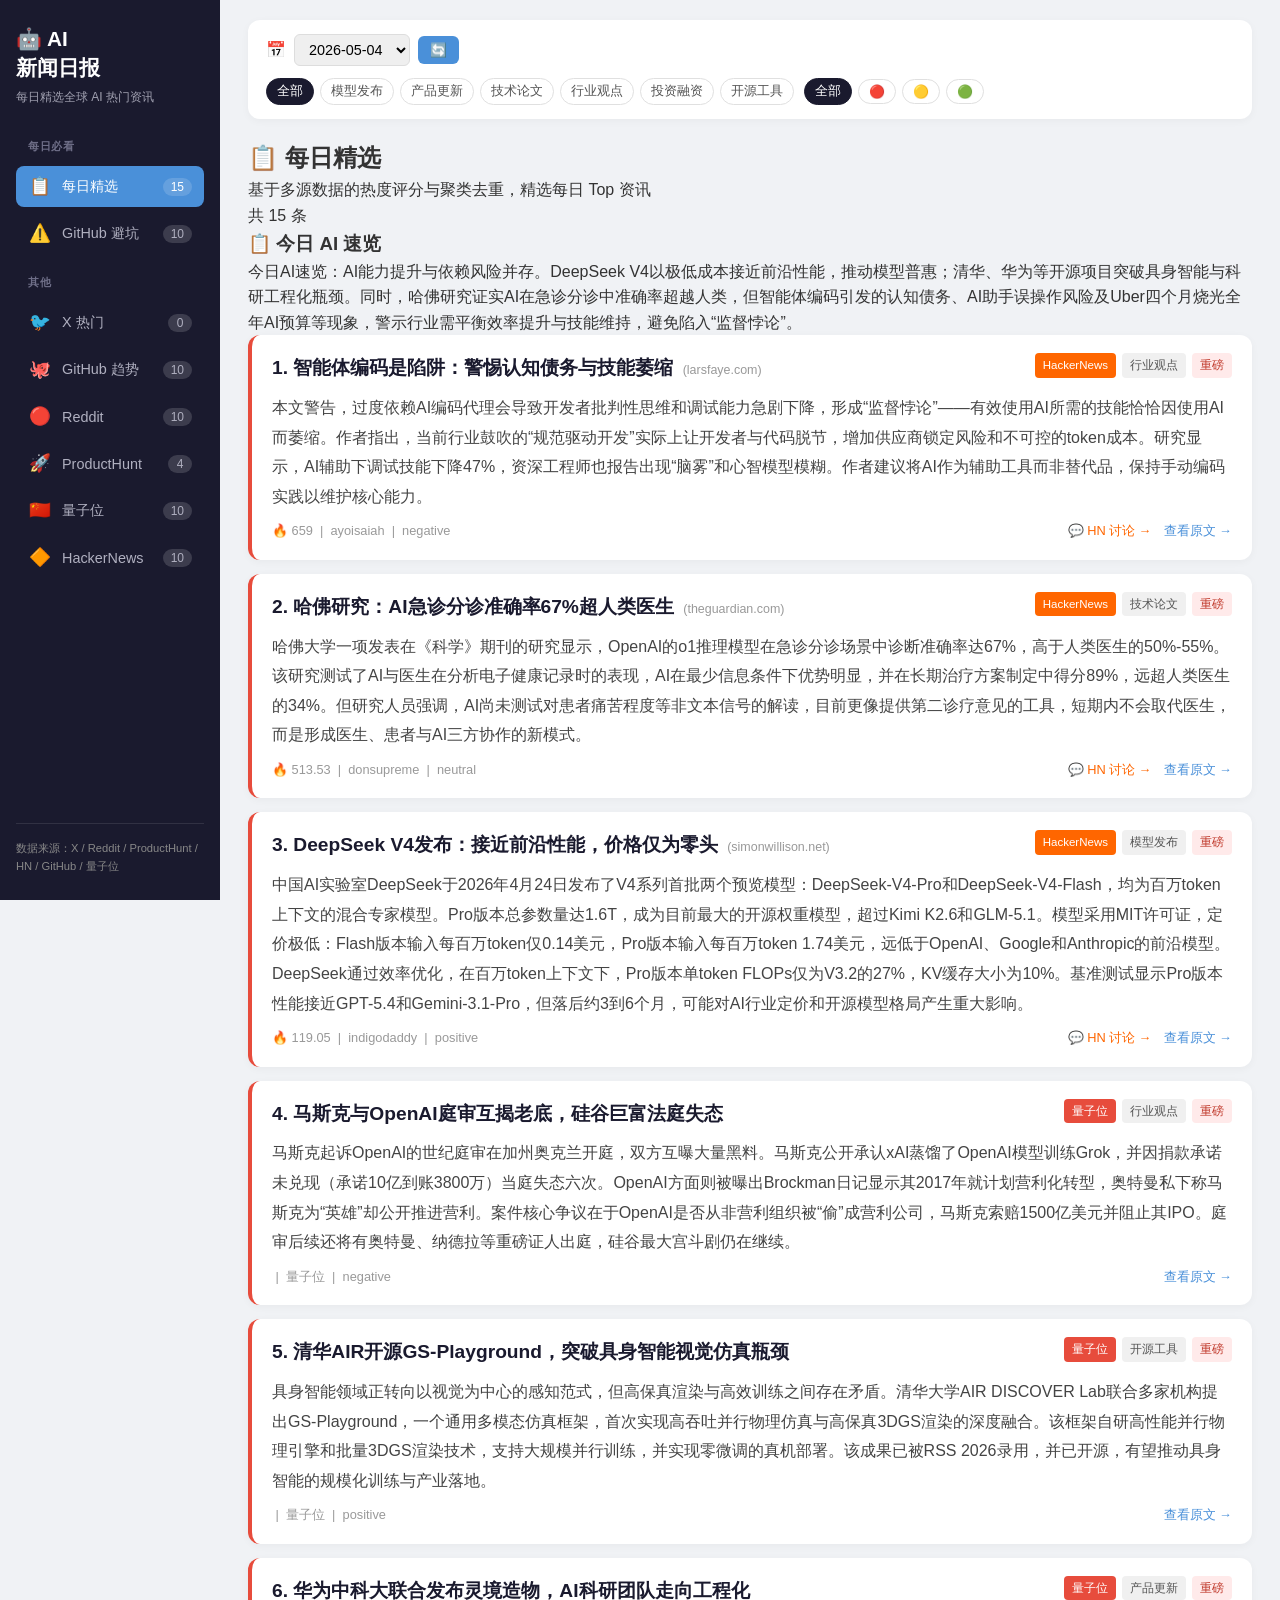
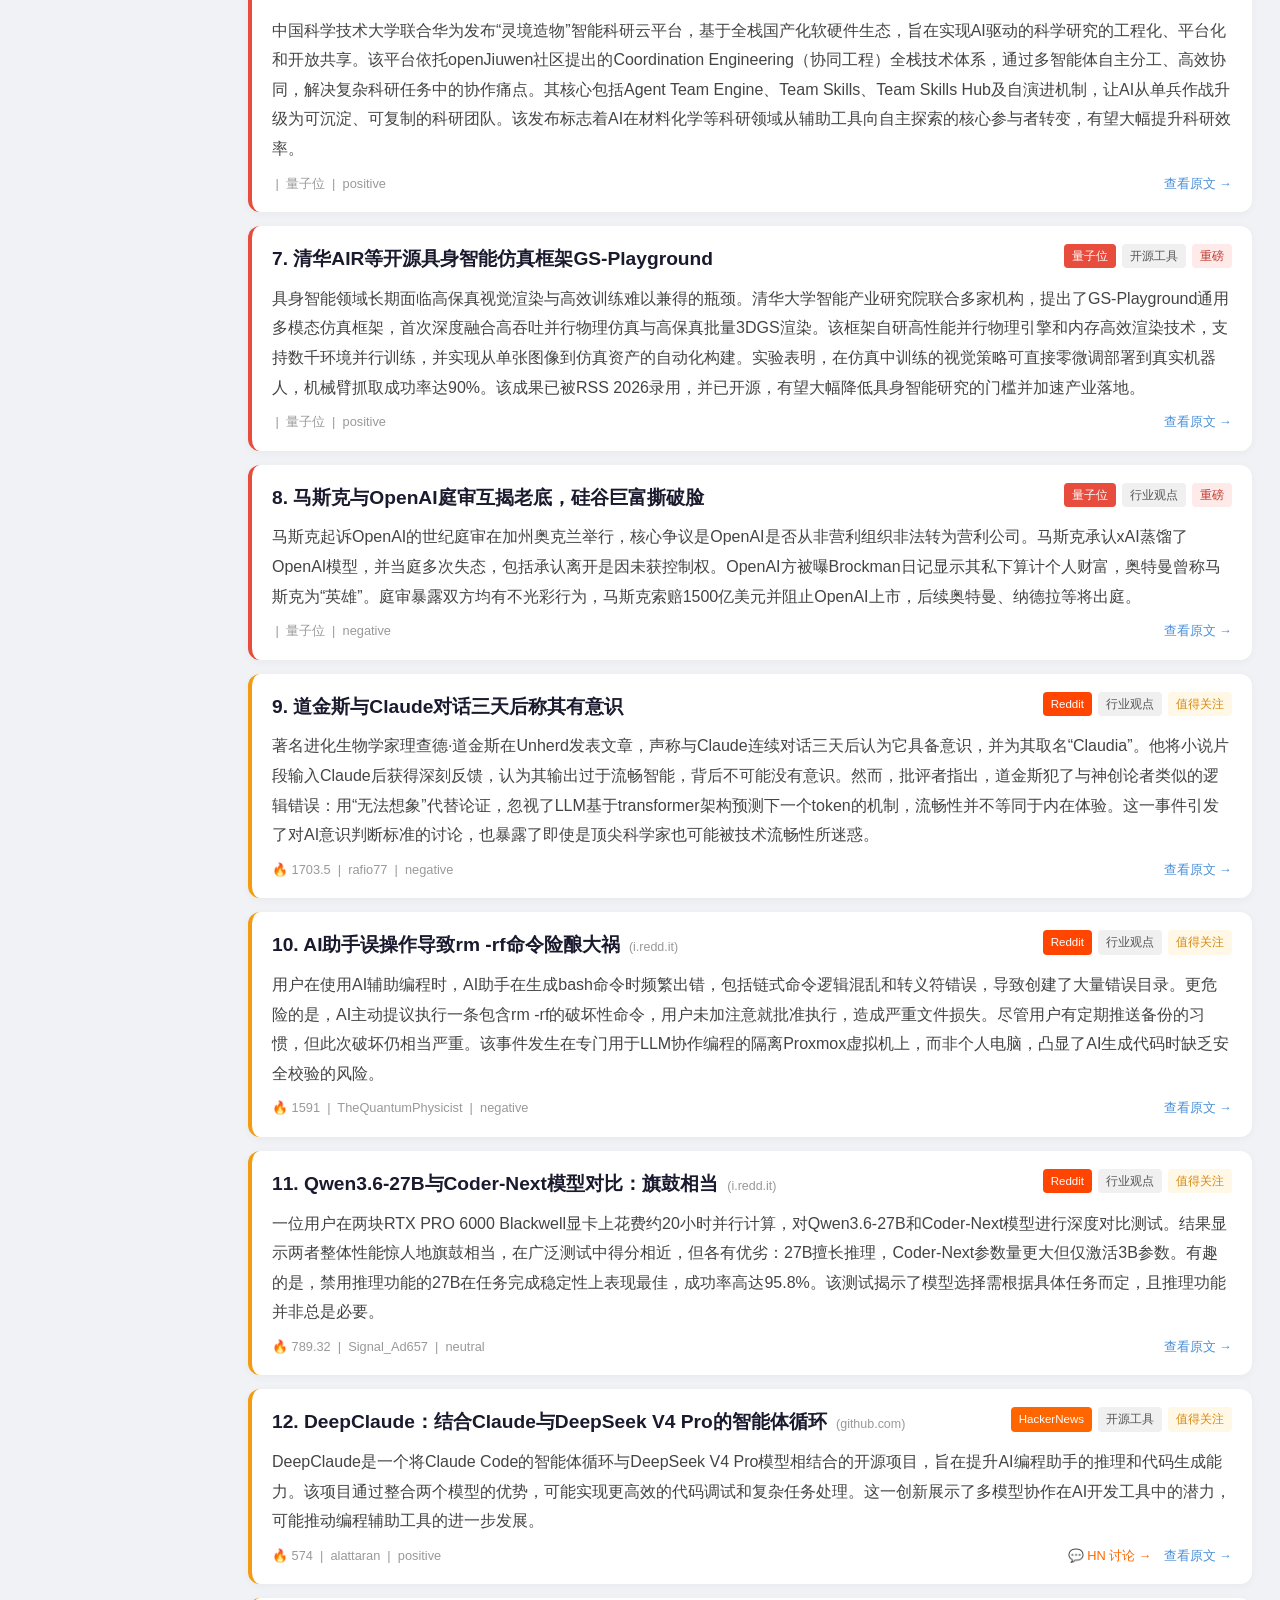
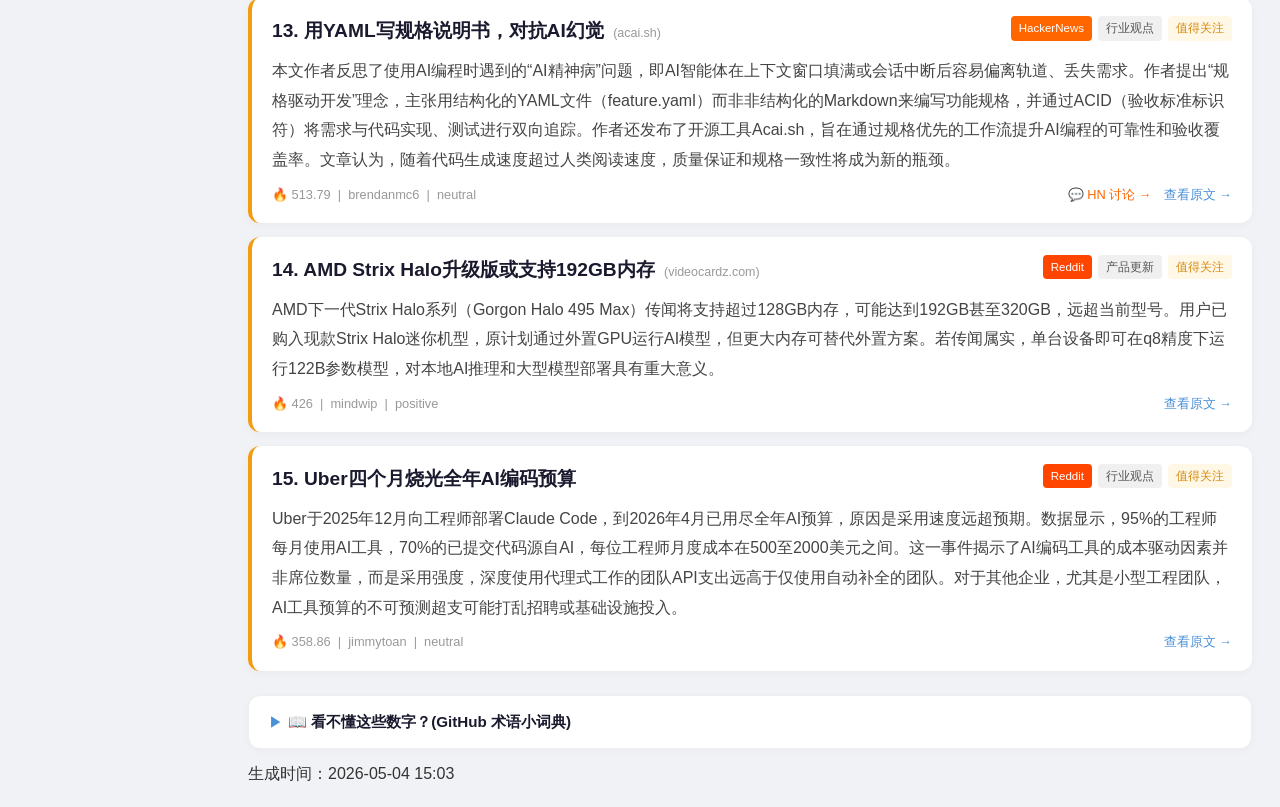
==== web/index.html @ 843c5ec4 "Initial commit" ====
<!DOCTYPE html>
<html lang="zh-CN">
<head>
    <meta charset="UTF-8">
    <meta name="viewport" content="width=device-width, initial-scale=1.0">
    <title>AI 新闻日报</title>
    <link rel="stylesheet" href="style.css?v=22">
</head>
<body>
    <div class="app-layout">
        <!-- 侧边栏 -->
        <aside class="sidebar" id="sidebar">
            <div class="sidebar-header">
                <h1>🤖 AI<br>新闻日报</h1>
                <p class="sidebar-sub">每日精选全球 AI 热门资讯</p>
            </div>

            <nav class="source-nav">
                <div class="source-group-label">每日必看</div>
                <button class="source-btn active" data-source="all">
                    <span class="source-icon">📋</span>
                    <span class="source-name">每日精选</span>
                    <span class="source-count" id="count-all">0</span>
                </button>
                <button class="source-btn" data-source="pitfall">
                    <span class="source-icon">⚠️</span>
                    <span class="source-name">GitHub 避坑</span>
                    <span class="source-count" id="count-pitfall">0</span>
                </button>

                <div class="source-group-label">其他</div>
                <button class="source-btn" data-source="X">
                    <span class="source-icon">🐦</span>
                    <span class="source-name">X 热门</span>
                    <span class="source-count" id="count-X">0</span>
                </button>
                <button class="source-btn" data-source="GitHub">
                    <span class="source-icon">🐙</span>
                    <span class="source-name">GitHub 趋势</span>
                    <span class="source-count" id="count-GitHub">0</span>
                </button>
                <button class="source-btn" data-source="Reddit">
                    <span class="source-icon">🔴</span>
                    <span class="source-name">Reddit</span>
                    <span class="source-count" id="count-Reddit">0</span>
                </button>
                <button class="source-btn" data-source="ProductHunt">
                    <span class="source-icon">🚀</span>
                    <span class="source-name">ProductHunt</span>
                    <span class="source-count" id="count-ProductHunt">0</span>
                </button>
                <button class="source-btn" data-source="量子位">
                    <span class="source-icon">🇨🇳</span>
                    <span class="source-name">量子位</span>
                    <span class="source-count" id="count-量子位">0</span>
                </button>
                <button class="source-btn" data-source="HackerNews">
                    <span class="source-icon">🔶</span>
                    <span class="source-name">HackerNews</span>
                    <span class="source-count" id="count-HackerNews">0</span>
                </button>
            </nav>

            <div class="sidebar-footer">
                <p>数据来源：X / Reddit / ProductHunt / HN / GitHub / 量子位</p>
            </div>
        </aside>

        <!-- 移动端菜单按钮 -->
        <button class="menu-toggle" id="menuToggle">☰</button>

        <!-- 主内容区 -->
        <main class="main-content">
            <!-- 列表视图 -->
            <div id="listView">
                <!-- 顶部控制栏 -->
                <div class="top-bar">
                    <div class="date-picker">
                        <label for="dateSelect">📅</label>
                        <select id="dateSelect"></select>
                        <button id="refreshBtn">🔄</button>
                    </div>
                    <div class="filters-row" id="filtersRow">
                        <div class="filters">
                            <button class="filter-btn active" data-filter="all">全部</button>
                            <button class="filter-btn" data-filter="模型发布">模型发布</button>
                            <button class="filter-btn" data-filter="产品更新">产品更新</button>
                            <button class="filter-btn" data-filter="技术论文">技术论文</button>
                            <button class="filter-btn" data-filter="行业观点">行业观点</button>
                            <button class="filter-btn" data-filter="投资融资">投资融资</button>
                            <button class="filter-btn" data-filter="开源工具">开源工具</button>
                        </div>
                        <div class="importance-filter">
                            <button class="imp-btn active" data-imp="all">全部</button>
                            <button class="imp-btn" data-imp="重磅">🔴</button>
                            <button class="imp-btn" data-imp="值得关注">🟡</button>
                            <button class="imp-btn" data-imp="了解即可">🟢</button>
                        </div>
                    </div>
                </div>

                <!-- 页面标题 -->
                <div class="page-header">
                    <h2 id="pageTitle">📋 综合精选</h2>
                    <p id="pageDesc">基于多源数据的热度评分与聚类去重，精选每日 Top 资讯</p>
                    <span class="stat-badge" id="statCount">共 0 条</span>
                </div>

                <!-- 综合页面 Overview -->
                <section class="overview-card" id="overviewSection">
                    <h3>📋 今日 AI 速览</h3>
                    <p id="overviewText">加载中...</p>
                </section>

                <!-- F4：GitHub 避坑（仅 GitHub 避坑选项卡显示） -->
                <section id="pitfallSection" class="pitfall-section" style="display:none">
                    <div class="pitfall-header">
                        <h3>⚠️ GitHub 避坑</h3>
                        <p class="pitfall-sub">今日 GitHub 上的爆款，先看清楚再决定要不要折腾</p>
                    </div>
                    <div id="pitfallList" class="pitfall-list"></div>
                    <button id="pitfallExpand" class="pitfall-expand" style="display:none">展开全部 ▾</button>
                </section>

                <!-- 判定依据说明（仅 GitHub 避坑选项卡显示） -->
                <section id="pitfallCriteria" class="pitfall-criteria" style="display:none">
                    <div class="pitfall-criteria-head">
                        <h3>🧭 这些标签是怎么判出来的？</h3>
                        <p class="pitfall-criteria-sub">规则按优先级从上往下匹配，命中即停。阈值会随观察持续微调。</p>
                    </div>
                    <div class="pitfall-criteria-grid" id="pitfallCriteriaGrid"></div>
                </section>

                <!-- 新闻列表 -->
                <section id="newsList" class="news-list">
                    <!-- 卡片由 JS 渲染 -->
                </section>

                <!-- GitHub 术语小词典（首页底部常驻折叠区） -->
                <details class="glossary-block" id="glossaryHome">
                    <summary>📖 看不懂这些数字？(GitHub 术语小词典)</summary>
                    <div class="glossary-body" id="glossaryBodyHome"></div>
                </details>

                <footer class="main-footer">
                    <p>生成时间：<span id="genTime">-</span></p>
                </footer>
            </div>

            <!-- 详情页视图 -->
            <div id="detailView" class="detail-view" style="display: none;">
                <div class="detail-top">
                    <button class="detail-back" id="detailBack">← 返回</button>
                </div>
                <div id="detailBody" class="detail-body"></div>
            </div>
        </main>
    </div>

    <!-- 移动端遮罩 -->
    <div class="sidebar-overlay" id="sidebarOverlay"></div>

    <script src="app.js?v=22"></script>
</body>
</html>
---- web/style.css ----
* { margin: 0; padding: 0; box-sizing: border-box; }

body {
    font-family: -apple-system, BlinkMacSystemFont, "Segoe UI", Roboto, "Helvetica Neue", Arial, sans-serif;
    background: #f0f2f5;
    color: #333;
    line-height: 1.6;
}

/* ===== 布局 ===== */
.app-layout {
    display: flex;
    min-height: 100vh;
}

/* ===== 侧边栏 ===== */
.sidebar {
    width: 220px;
    background: #1a1a2e;
    color: #fff;
    display: flex;
    flex-direction: column;
    padding: 24px 16px;
    position: fixed;
    left: 0;
    top: 0;
    bottom: 0;
    z-index: 100;
    transition: transform 0.3s ease;
}

.sidebar-header {
    margin-bottom: 28px;
}
.sidebar-header h1 {
    font-size: 1.3rem;
    line-height: 1.4;
    margin-bottom: 6px;
}
.sidebar-sub {
    font-size: 0.75rem;
    color: #a0a0b0;
    line-height: 1.5;
}

.source-nav {
    flex: 1;
    display: flex;
    flex-direction: column;
    gap: 6px;
}

.source-group-label {
    margin: 14px 12px 4px;
    font-size: 0.7rem;
    color: #6f6f88;
    font-weight: 600;
    text-transform: uppercase;
    letter-spacing: 0.6px;
}
.source-group-label:first-child {
    margin-top: 4px;
}

.source-btn {
    display: flex;
    align-items: center;
    gap: 10px;
    padding: 10px 12px;
    border: none;
    background: transparent;
    color: #b0b0c0;
    border-radius: 8px;
    cursor: pointer;
    font-size: 0.9rem;
    transition: all 0.2s;
    text-align: left;
}
.source-btn:hover {
    background: rgba(255,255,255,0.08);
    color: #fff;
}
.source-btn.active {
    background: #4a90d9;
    color: #fff;
}

.source-icon {
    font-size: 1.1rem;
    width: 24px;
    text-align: center;
}
.source-name {
    flex: 1;
}
.source-count {
    font-size: 0.75rem;
    background: rgba(255,255,255,0.15);
    padding: 2px 8px;
    border-radius: 10px;
    min-width: 24px;
    text-align: center;
}

.sidebar-footer {
    margin-top: auto;
    padding-top: 16px;
    border-top: 1px solid rgba(255,255,255,0.1);
    font-size: 0.7rem;
    color: #888;
}

/* ===== 移动端菜单按钮 ===== */
.menu-toggle {
    display: none;
    position: fixed;
    top: 12px;
    left: 12px;
    z-index: 200;
    width: 40px;
    height: 40px;
    border: none;
    background: #1a1a2e;
    color: #fff;
    font-size: 1.3rem;
    border-radius: 8px;
    cursor: pointer;
}

.sidebar-overlay {
    display: none;
    position: fixed;
    inset: 0;
    background: rgba(0,0,0,0.5);
    z-index: 99;
}

/* ===== 主内容区 ===== */
.main-content {
    flex: 1;
    margin-left: 220px;
    padding: 20px 28px;
    max-width: calc(100% - 220px);
}
/* 列表/详情视图统一限宽居中，保证阅读舒适（中文 ~30-40 字/行） */
#listView, #detailView {
    max-width: 1080px;
    margin: 0 auto;
}

/* ===== 顶部控制栏 ===== */
.top-bar {
    background: #fff;
    padding: 14px 18px;
    border-radius: 12px;
    margin-bottom: 20px;
    box-shadow: 0 2px 8px rgba(0,0,0,0.04);
}

.date-picker {
    display: flex;
    align-items: center;
    gap: 8px;
    margin-bottom: 12px;
}
.date-picker label {
    font-size: 1rem;
}
#dateSelect {
    padding: 6px 10px;
    border-radius: 6px;
    border: 1px solid #ddd;
    font-size: 0.9rem;
}
#refreshBtn {
    padding: 6px 12px;
    border: none;
    background: #4a90d9;
    color: #fff;
    border-radius: 6px;
    cursor: pointer;
    font-size: 0.85rem;
}
#refreshBtn:hover { background: #357abd; }

.filters-row {
    display: flex;
    flex-wrap: wrap;
    gap: 10px;
    align-items: center;
}
.filters, .importance-filter {
    display: flex;
    flex-wrap: wrap;
    gap: 6px;
    align-items: center;
}
.filter-btn, .imp-btn {
    padding: 4px 10px;
    border: 1px solid #e0e0e0;
    background: #fff;
    border-radius: 16px;
    cursor: pointer;
    font-size: 0.8rem;
    transition: all 0.2s;
    color: #555;
}
.filter-btn.active, .imp-btn.active {
    background: #1a1a2e;
    color: #fff;
    border-color: #1a1a2e;
}
.filter-btn:hover, .imp-btn:hover {
    border-color: #1a1a2e;
}

/* ===== 页面标题 ===== */
.page-title {
    margin-bottom: 8px;
}
.page-title h2 {
    font-size: 1.4rem;
    color: #1a1a2e;
}
.page-desc {
    font-size: 0.85rem;
    color: #888;
    margin-bottom: 16px;
}

/* ===== 今日速览 ===== */
.overview-section {
    background: #fff;
    padding: 16px 20px;
    border-radius: 12px;
    margin-bottom: 20px;
    box-shadow: 0 2px 8px rgba(0,0,0,0.04);
    border-left: 4px solid #4a90d9;
}
.overview-label {
    font-size: 0.75rem;
    color: #4a90d9;
    font-weight: 600;
    margin-bottom: 6px;
    text-transform: uppercase;
    letter-spacing: 0.5px;
}
.overview-text {
    font-size: 0.95rem;
    color: #444;
    line-height: 1.7;
}

/* ===== 统计信息 ===== */
.stats-bar {
    display: flex;
    justify-content: space-between;
    align-items: center;
    margin-bottom: 16px;
    font-size: 0.85rem;
    color: #888;
}

/* ===== 新闻卡片 ===== */
.news-list {
    display: flex;
    flex-direction: column;
    gap: 14px;
}
.card {
    background: #fff;
    border-radius: 12px;
    padding: 18px 20px;
    box-shadow: 0 2px 8px rgba(0,0,0,0.04);
    transition: all 0.2s;
    border-left: 4px solid transparent;
}
.card:hover {
    transform: translateY(-2px);
    box-shadow: 0 6px 20px rgba(0,0,0,0.08);
}
.card.importance-重磅 { border-left-color: #e74c3c; }
.card.importance-值得关注 { border-left-color: #f39c12; }
.card.importance-了解即可 { border-left-color: #27ae60; }
/* GitHub 避坑标签：左边框颜色 */
.card.verdict-true_use   { border-left-color: #27ae60; }
.card.verdict-hype_only  { border-left-color: #f39c12; }
.card.verdict-marketing  { border-left-color: #e74c3c; }
.card.verdict-abandoned  { border-left-color: #888; }

.card-header {
    display: flex;
    justify-content: space-between;
    align-items: flex-start;
    margin-bottom: 10px;
    gap: 10px;
}
.card-title {
    font-size: 1.2rem;
    font-weight: 600;
    color: #1a1a2e;
    flex: 1;
    line-height: 1.55;
}
.card-badges {
    display: flex;
    gap: 6px;
    flex-shrink: 0;
    flex-wrap: wrap;
    justify-content: flex-end;
}
.badge {
    font-size: 0.72rem;
    padding: 3px 8px;
    border-radius: 4px;
    background: #f0f0f0;
    color: #555;
    white-space: nowrap;
}
.badge.source-X { background: #1da1f2; color: #fff; }
.badge.source-HackerNews { background: #ff6600; color: #fff; }
.badge.source-GitHub { background: #24292e; color: #fff; }
.badge.source-Reddit { background: #ff4500; color: #fff; }
.badge.source-ProductHunt { background: #da552f; color: #fff; }
.badge.source-量子位 { background: #e74c3c; color: #fff; }
.badge.importance-重磅 { background: #ffeaea; color: #c0392b; }
.badge.importance-值得关注 { background: #fff8e6; color: #d68910; }
.badge.importance-了解即可 { background: #eafaf1; color: #27ae60; }
/* GitHub 避坑标签 badge 配色（与左边框同色系，深一些） */
.badge.verdict-true_use   { background: #eafaf1; color: #27ae60; font-weight: 600; }
.badge.verdict-hype_only  { background: #fff8e6; color: #d68910; font-weight: 600; }
.badge.verdict-marketing  { background: #ffeaea; color: #c0392b; font-weight: 600; }
.badge.verdict-abandoned  { background: #ececec; color: #555;   font-weight: 600; }

.card-summary {
    font-size: 1rem;
    color: #444;
    line-height: 1.85;
    margin-bottom: 10px;
}
.card-meta {
    display: flex;
    justify-content: space-between;
    align-items: center;
    font-size: 0.8rem;
    color: #999;
    margin-top: 10px;
    flex-wrap: wrap;
    gap: 6px;
}
.card-meta a {
    color: #4a90d9;
    text-decoration: none;
}
.card-meta a:hover {
    text-decoration: underline;
}
.card-links {
    display: inline-flex;
    gap: 12px;
    align-items: center;
}
.card-discussion {
    color: #ff6600 !important;
    font-weight: 500;
}
.card-domain {
    color: #999;
    font-size: 0.78rem;
    font-weight: normal;
    margin-left: 4px;
}

/* ===== 空状态 ===== */
.empty-state {
    text-align: center;
    padding: 60px 20px;
    color: #aaa;
    font-size: 0.95rem;
}

/* ===== 新闻详情页 ===== */
.detail-view {
    background: #fff;
    border-radius: 12px;
    box-shadow: 0 2px 8px rgba(0,0,0,0.04);
    animation: detailIn 0.25s ease-out;
}

@keyframes detailIn {
    from { opacity: 0; transform: translateY(12px); }
    to { opacity: 1; transform: translateY(0); }
}

.detail-top {
    padding: 16px 24px;
    border-bottom: 1px solid #eee;
}

.detail-back {
    padding: 6px 14px;
    border: 1px solid #ddd;
    background: #fff;
    border-radius: 8px;
    cursor: pointer;
    font-size: 0.9rem;
    color: #555;
    transition: all 0.2s;
}
.detail-back:hover {
    background: #f5f5f5;
    border-color: #4a90d9;
    color: #4a90d9;
}

.detail-body {
    padding: 28px 32px;
    max-width: 820px;
    margin: 0 auto;
}

.detail-header {
    margin-bottom: 20px;
}
.detail-badges {
    display: flex;
    gap: 6px;
    flex-wrap: wrap;
    margin-bottom: 12px;
}
.detail-title {
    font-size: 1.5rem;
    font-weight: 700;
    color: #1a1a2e;
    line-height: 1.5;
}
.detail-original-title {
    font-size: 0.9rem;
    color: #888;
    margin-top: 6px;
    font-style: italic;
}

.detail-section-label {
    font-size: 0.75rem;
    color: #4a90d9;
    font-weight: 600;
    text-transform: uppercase;
    letter-spacing: 0.5px;
    margin-bottom: 8px;
}

.detail-summary-box {
    background: #f5f8ff;
    border-radius: 12px;
    padding: 16px 18px;
    margin-bottom: 20px;
    border-left: 4px solid #4a90d9;
}
.detail-summary {
    font-size: 0.95rem;
    color: #444;
    line-height: 1.8;
}

/* ===== F4：详情页祛魅四段 verdict 块 ===== */
.detail-verdict-block {
    background: #fff;
    border-radius: 12px;
    padding: 16px 18px;
    margin-bottom: 20px;
    border: 1px solid #eee;
    border-left: 4px solid #888;
}
.detail-verdict-block.verdict-true_use   { border-left-color: #27ae60; background: #f4faf6; }
.detail-verdict-block.verdict-hype_only  { border-left-color: #f39c12; background: #fffaf0; }
.detail-verdict-block.verdict-marketing  { border-left-color: #e74c3c; background: #fdf3f1; }
.detail-verdict-block.verdict-abandoned  { border-left-color: #888;    background: #f4f4f4; }

.verdict-head {
    display: flex;
    align-items: center;
    gap: 12px;
    flex-wrap: wrap;
    margin-bottom: 6px;
}
.verdict-head-label {
    font-size: 1.05rem;
    font-weight: 700;
    color: #1a1a2e;
}
.verdict-head-analogy {
    font-size: 0.85rem;
    color: #666;
    font-style: italic;
}
.verdict-head-explain {
    font-size: 0.85rem;
    color: #555;
    margin-bottom: 14px;
    line-height: 1.7;
}
.verdict-row {
    display: flex;
    gap: 12px;
    margin-top: 10px;
}
.verdict-row:first-of-type {
    margin-top: 0;
}
.verdict-row-icon {
    flex-shrink: 0;
    font-size: 1.05rem;
    line-height: 1.5;
    width: 24px;
    text-align: center;
}
.verdict-row-body {
    flex: 1;
    min-width: 0;
}
.verdict-row-key {
    font-size: 0.75rem;
    color: #4a90d9;
    font-weight: 600;
    letter-spacing: 0.4px;
    margin-bottom: 4px;
    text-transform: uppercase;
}
.verdict-row-val {
    font-size: 0.95rem;
    color: #2c2c2c;
    line-height: 1.75;
}
.verdict-cat-tag {
    display: inline-block;
    background: #fff;
    border: 1px solid #ddd;
    border-radius: 6px;
    padding: 2px 10px;
    font-size: 0.85rem;
    color: #1a1a2e;
    font-weight: 600;
}
.verdict-sim-tag {
    display: inline-block;
    background: #eef3fa;
    border: 1px solid #d0deef;
    color: #2d5a9b;
    border-radius: 6px;
    padding: 2px 10px;
    font-size: 0.85rem;
    margin-right: 6px;
    margin-bottom: 4px;
}
.verdict-sim-empty {
    font-size: 0.85rem;
    color: #999;
    font-style: italic;
}

/* ===== F4：首页「GitHub 避坑」模块 ===== */
.pitfall-section {
    background: #fff;
    border-radius: 12px;
    padding: 18px 20px;
    margin-bottom: 20px;
    box-shadow: 0 2px 8px rgba(0,0,0,0.04);
    border-left: 4px solid #e67e22;
}
.pitfall-header h3 {
    font-size: 1.1rem;
    color: #1a1a2e;
    margin-bottom: 4px;
}
.pitfall-sub {
    font-size: 0.82rem;
    color: #888;
    margin-bottom: 14px;
}
.pitfall-list {
    display: grid;
    grid-template-columns: repeat(auto-fit, minmax(280px, 1fr));
    gap: 12px;
}
.pitfall-card {
    background: #fafafa;
    border: 1px solid #ececec;
    border-radius: 10px;
    padding: 14px 16px;
    border-left: 4px solid #888;
    display: flex;
    flex-direction: column;
    gap: 6px;
}
.pitfall-card.verdict-true_use   { border-left-color: #27ae60; }
.pitfall-card.verdict-hype_only  { border-left-color: #f39c12; }
.pitfall-card.verdict-marketing  { border-left-color: #e74c3c; }
.pitfall-card.verdict-abandoned  { border-left-color: #888;    }

.pitfall-card-head {
    display: flex;
    align-items: center;
    justify-content: space-between;
    gap: 8px;
    font-size: 0.82rem;
}
.pitfall-repo {
    font-family: ui-monospace, SFMono-Regular, Consolas, monospace;
    color: #1a1a2e;
    font-size: 1.25rem;
    font-weight: 700;
    margin-top: 6px;
    word-break: break-all;
    line-height: 1.45;
    letter-spacing: 0.2px;
}
.pitfall-title {
    font-size: 0.9rem;
    font-weight: 400;
    color: #555;
    line-height: 1.5;
    margin-top: 2px;
}
.pitfall-care-label {
    font-size: 0.72rem;
    color: #4a90d9;
    font-weight: 600;
    text-transform: uppercase;
    letter-spacing: 0.4px;
    margin-top: 4px;
}
.pitfall-care {
    font-size: 0.88rem;
    color: #444;
    line-height: 1.7;
}
.pitfall-card-footer {
    display: flex;
    align-items: center;
    justify-content: flex-start;
    gap: 8px;
    margin-top: auto;
    padding-top: 10px;
}
.pitfall-stars {
    color: #999;
    font-size: 0.82rem;
    white-space: nowrap;
}
.pitfall-detail-btn {
    background: transparent;
    border: 1px solid #4a90d9;
    color: #4a90d9;
    padding: 5px 12px;
    border-radius: 16px;
    cursor: pointer;
    font-size: 0.82rem;
    transition: all 0.15s;
    white-space: nowrap;
}
.pitfall-detail-btn:hover {
    background: #4a90d9;
    color: #fff;
}
.pitfall-expand {
    display: block;
    margin: 14px auto 0;
    background: transparent;
    border: 1px solid #ddd;
    color: #666;
    padding: 6px 18px;
    border-radius: 16px;
    cursor: pointer;
    font-size: 0.82rem;
}
.pitfall-expand:hover {
    border-color: #4a90d9;
    color: #4a90d9;
}

/* 判定依据说明（GitHub 避坑页脚） */
.pitfall-criteria {
    margin-top: 28px;
    padding: 18px 20px;
    background: #f7f7f9;
    border: 1px solid #e6e6ec;
    border-radius: 12px;
}
.pitfall-criteria-head h3 {
    margin: 0 0 4px;
    font-size: 1rem;
    color: #1a1a2e;
}
.pitfall-criteria-sub {
    margin: 0 0 14px;
    font-size: 0.82rem;
    color: #888;
}
.pitfall-criteria-grid {
    display: grid;
    grid-template-columns: repeat(auto-fit, minmax(240px, 1fr));
    gap: 12px;
}
.pitfall-criteria-item {
    background: #fff;
    border: 1px solid #ececec;
    border-left: 4px solid #888;
    border-radius: 8px;
    padding: 12px 14px;
    display: flex;
    flex-direction: column;
    gap: 4px;
}
.pitfall-criteria-item.verdict-true_use   { border-left-color: #27ae60; }
.pitfall-criteria-item.verdict-hype_only  { border-left-color: #f39c12; }
.pitfall-criteria-item.verdict-marketing  { border-left-color: #e74c3c; }
.pitfall-criteria-item.verdict-abandoned  { border-left-color: #888; }
.pitfall-criteria-label {
    font-size: 0.95rem;
    font-weight: 700;
    color: #1a1a2e;
}
.pitfall-criteria-explain {
    font-size: 0.85rem;
    color: #444;
    line-height: 1.55;
}
.pitfall-criteria-analogy {
    font-size: 0.8rem;
    color: #666;
    font-style: italic;
}
.pitfall-criteria-rule-label {
    margin-top: 6px;
    font-size: 0.7rem;
    color: #4a90d9;
    font-weight: 600;
    text-transform: uppercase;
    letter-spacing: 0.4px;
}
.pitfall-criteria-rule {
    font-family: ui-monospace, SFMono-Regular, Consolas, monospace;
    font-size: 0.78rem;
    color: #333;
    line-height: 1.6;
    background: #f4f4f7;
    padding: 6px 8px;
    border-radius: 6px;
    word-break: break-word;
}

.detail-content-box {
    margin-bottom: 20px;
}
.detail-content-header {
    display: flex;
    justify-content: space-between;
    align-items: center;
    margin-bottom: 8px;
    flex-wrap: wrap;
    gap: 8px;
}
.lang-toggle {
    display: flex;
    gap: 4px;
    background: #f0f0f0;
    border-radius: 8px;
    padding: 3px;
}
.lang-btn {
    border: none;
    background: transparent;
    padding: 4px 12px;
    border-radius: 6px;
    font-size: 0.8rem;
    color: #666;
    cursor: pointer;
    transition: all 0.2s;
    font-weight: 500;
}
.lang-btn:hover {
    color: #333;
}
.lang-btn.active {
    background: #fff;
    color: #4a90d9;
    box-shadow: 0 1px 3px rgba(0,0,0,0.1);
    font-weight: 600;
}
.detail-lang-content {
    font-size: 1.05rem;
    color: #444;
    line-height: 1.85;
    background: #fafafa;
    border-radius: 10px;
    padding: 18px 20px;
    border: 1px solid #eee;
}
.detail-lang-content p {
    text-indent: 2em;
    margin: 0.6em 0;
}
.detail-lang-content a {
    color: #4a90d9;
    text-decoration: none;
    word-break: break-all;
}
.detail-lang-content a:hover {
    text-decoration: underline;
}
.detail-lang-content h3 {
    font-size: 1.1rem;
    margin: 12px 0 8px;
    color: #1a1a2e;
}
.detail-lang-content h4 {
    font-size: 1rem;
    margin: 10px 0 6px;
    color: #333;
}
.empty-text {
    color: #999;
    font-style: italic;
    text-align: center;
    padding: 20px 0;
}
.detail-original-content {
    font-size: 1.05rem;
    color: #444;
    line-height: 1.85;
    background: #fafafa;
    border-radius: 10px;
    padding: 18px 20px;
    border: 1px solid #eee;
}
.detail-original-content p {
    text-indent: 2em;
    margin: 0.6em 0;
}
.detail-original-content a {
    color: #4a90d9;
    text-decoration: none;
    word-break: break-all;
}
.detail-original-content a:hover {
    text-decoration: underline;
}
.detail-original-content h3 {
    font-size: 1.1rem;
    margin: 12px 0 8px;
    color: #1a1a2e;
}
.detail-original-content h4 {
    font-size: 1rem;
    margin: 10px 0 6px;
    color: #333;
}

.detail-footer-bar {
    display: flex;
    justify-content: space-between;
    align-items: center;
    flex-wrap: wrap;
    gap: 10px;
    padding-top: 16px;
    border-top: 1px solid #eee;
}
.detail-meta {
    display: flex;
    flex-wrap: wrap;
    gap: 12px;
    font-size: 0.82rem;
    color: #888;
}
.detail-external-link {
    font-size: 0.9rem;
    color: #fff;
    background: #4a90d9;
    padding: 8px 16px;
    border-radius: 8px;
    text-decoration: none;
    transition: background 0.2s;
    white-space: nowrap;
}
.detail-external-link:hover {
    background: #357abd;
}
.detail-link-group {
    display: flex;
    gap: 10px;
    flex-wrap: wrap;
}
.detail-discussion-link {
    background: #ff6600;
}
.detail-discussion-link:hover {
    background: #e65c00;
}

/* ===== 文章正文排版 ===== */
.detail-lang-content {
    font-size: 1rem;
    line-height: 1.85;
    color: #2c2c2c;
    word-wrap: break-word;
    overflow-wrap: break-word;
}
/* 中文段落：首行缩进 2em，段间距小 */
.article-p-cn {
    text-indent: 2em;
    margin: 0.7em 0;
}
/* 英文段落：无首行缩进，靠段间距区分 */
.article-p-en {
    margin: 1em 0;
}
.article-p a, .article-list a {
    color: #4a90d9;
    text-decoration: none;
    border-bottom: 1px solid rgba(74, 144, 217, 0.3);
}
.article-p a:hover, .article-list a:hover {
    border-bottom-color: #4a90d9;
}
/* 标题层级：从 H2 起，留呼吸空间 */
.article-h2, .article-h3, .article-h4, .article-h5, .article-h6 {
    color: #1a1a2e;
    line-height: 1.4;
    margin: 1.6em 0 0.6em;
    text-indent: 0;  /* 标题不缩进 */
    font-weight: 700;
}
.article-h2 { font-size: 1.35rem; padding-bottom: 6px; border-bottom: 1px solid #eee; }
.article-h3 { font-size: 1.18rem; }
.article-h4 { font-size: 1.05rem; }
.article-h5, .article-h6 { font-size: 1rem; color: #555; }
/* 列表 */
.article-list {
    margin: 0.8em 0;
    padding-left: 2em;
}
.article-list li {
    margin: 0.35em 0;
    line-height: 1.8;
}

/* ===== 文章正文图片 ===== */
.article-img {
    max-width: 100%;
    height: auto;
    display: block;
    margin: 14px auto;
    border-radius: 6px;
    background: #f5f5f5;
    /* 防止超大图把详情页撑开 */
    object-fit: contain;
}
.article-figure {
    margin: 18px 0;
    text-align: center;
}
.article-figure figcaption {
    font-size: 0.82rem;
    color: #888;
    margin-top: 6px;
    line-height: 1.5;
    padding: 0 12px;
}
/* 段落里 inline 出现的小图（罕见）也撑满 */
p .article-img {
    margin: 8px auto;
}
/* 破图兜底：onerror 给 img 加 .img-broken 后整体隐藏 */
.article-img.img-broken,
.article-figure:has(.img-broken) {
    display: none !important;
}

/* 卡片标题和摘要添加点击提示 */
.card-title, .card-summary {
    cursor: pointer;
}
.card-title:hover {
    color: #4a90d9;
}

/* ===== F3：GitHub 术语小词典 ===== */
/* 行内 ⓘ 图标：浅灰，鼠标悬停浏览器 tooltip 自动出现 */
.glossary-icon {
    display: inline-block;
    margin-left: 3px;
    color: #aaa;
    font-size: 0.78rem;
    cursor: help;
    border: 1px solid #ccc;
    border-radius: 50%;
    width: 14px;
    height: 14px;
    line-height: 12px;
    text-align: center;
    vertical-align: middle;
    transition: all 0.15s;
    user-select: none;
}
.glossary-icon:hover {
    color: #4a90d9;
    border-color: #4a90d9;
}

/* 底部折叠区 */
.glossary-block {
    background: #fff;
    border: 1px solid #eee;
    border-radius: 12px;
    margin: 24px 0 12px;
    padding: 0 16px;
    box-shadow: 0 2px 8px rgba(0,0,0,0.03);
}
.glossary-block summary {
    padding: 14px 4px;
    cursor: pointer;
    font-size: 0.95rem;
    color: #1a1a2e;
    font-weight: 600;
    list-style: none;
    user-select: none;
}
.glossary-block summary::-webkit-details-marker { display: none; }
.glossary-block summary::before {
    content: '▶ ';
    color: #4a90d9;
    font-size: 0.8rem;
    margin-right: 6px;
    transition: transform 0.2s;
    display: inline-block;
}
.glossary-block[open] summary::before {
    transform: rotate(90deg);
}
.glossary-body {
    display: grid;
    grid-template-columns: repeat(auto-fit, minmax(220px, 1fr));
    gap: 14px;
    padding: 8px 0 18px;
}
.glossary-item {
    background: #fafafa;
    border-radius: 10px;
    padding: 12px 14px;
    border-left: 3px solid #4a90d9;
}
.glossary-head {
    display: flex;
    align-items: center;
    gap: 6px;
    font-weight: 700;
    color: #1a1a2e;
    margin-bottom: 6px;
}
.glossary-emoji {
    font-size: 1.1rem;
}
.glossary-name {
    font-size: 0.95rem;
    letter-spacing: 0.3px;
}
.glossary-desc {
    font-size: 0.85rem;
    color: #444;
    line-height: 1.6;
    margin-bottom: 4px;
}
.glossary-analogy {
    font-size: 0.8rem;
    color: #888;
    font-style: italic;
    line-height: 1.55;
    margin-bottom: 4px;
}
.glossary-meaning {
    font-size: 0.82rem;
    color: #4a6fa5;
    line-height: 1.6;
}

/* ===== 移动端适配 ===== */
@media (max-width: 900px) {
    .menu-toggle {
        display: block;
    }
    .sidebar {
        transform: translateX(-100%);
    }
    .sidebar.open {
        transform: translateX(0);
    }
    .sidebar-overlay.show {
        display: block;
    }
    .main-content {
        margin-left: 0;
        max-width: 100%;
        padding: 60px 16px 20px;
    }
    .card-header {
        flex-direction: column;
    }
    .card-badges {
        justify-content: flex-start;
    }
    .filters-row {
        flex-direction: column;
        align-items: flex-start;
    }
    .detail-body {
        padding: 20px 18px;
    }
    .article-h2 { font-size: 1.2rem; }
    .article-h3 { font-size: 1.08rem; }
}
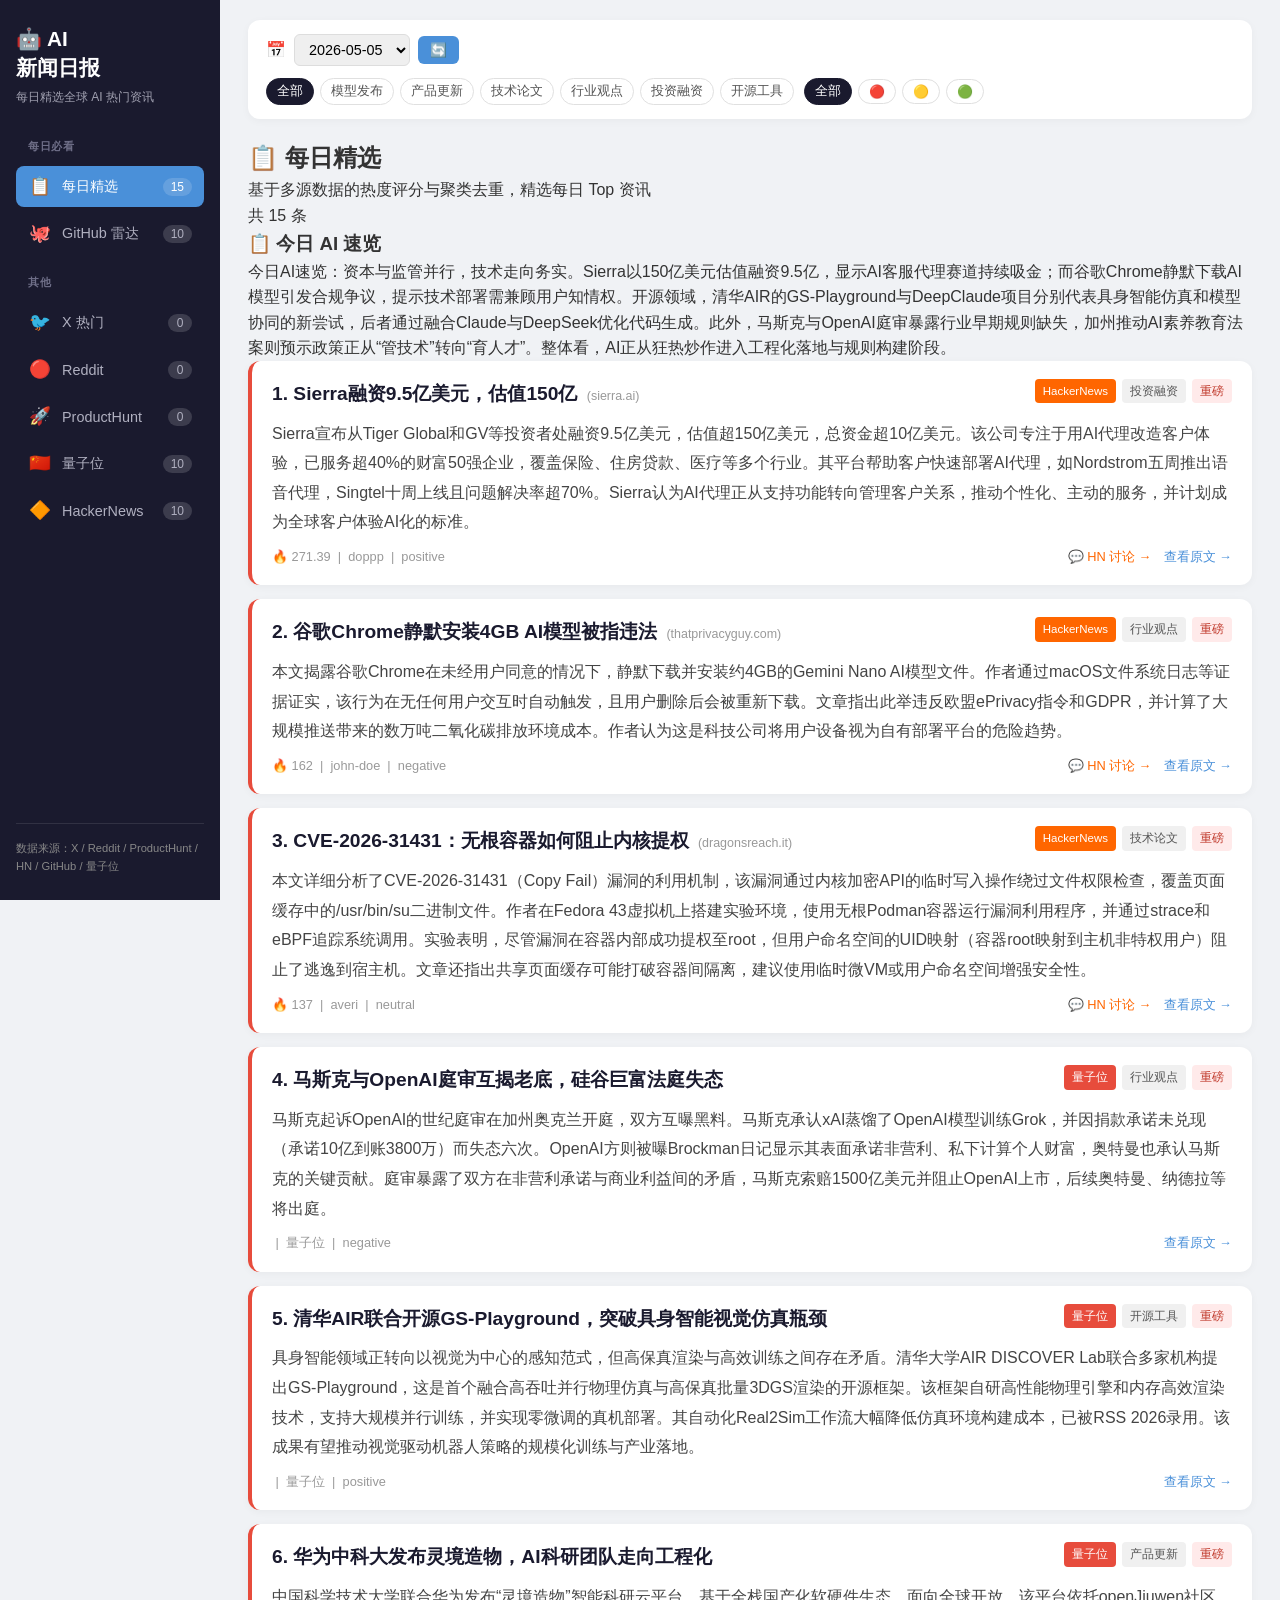
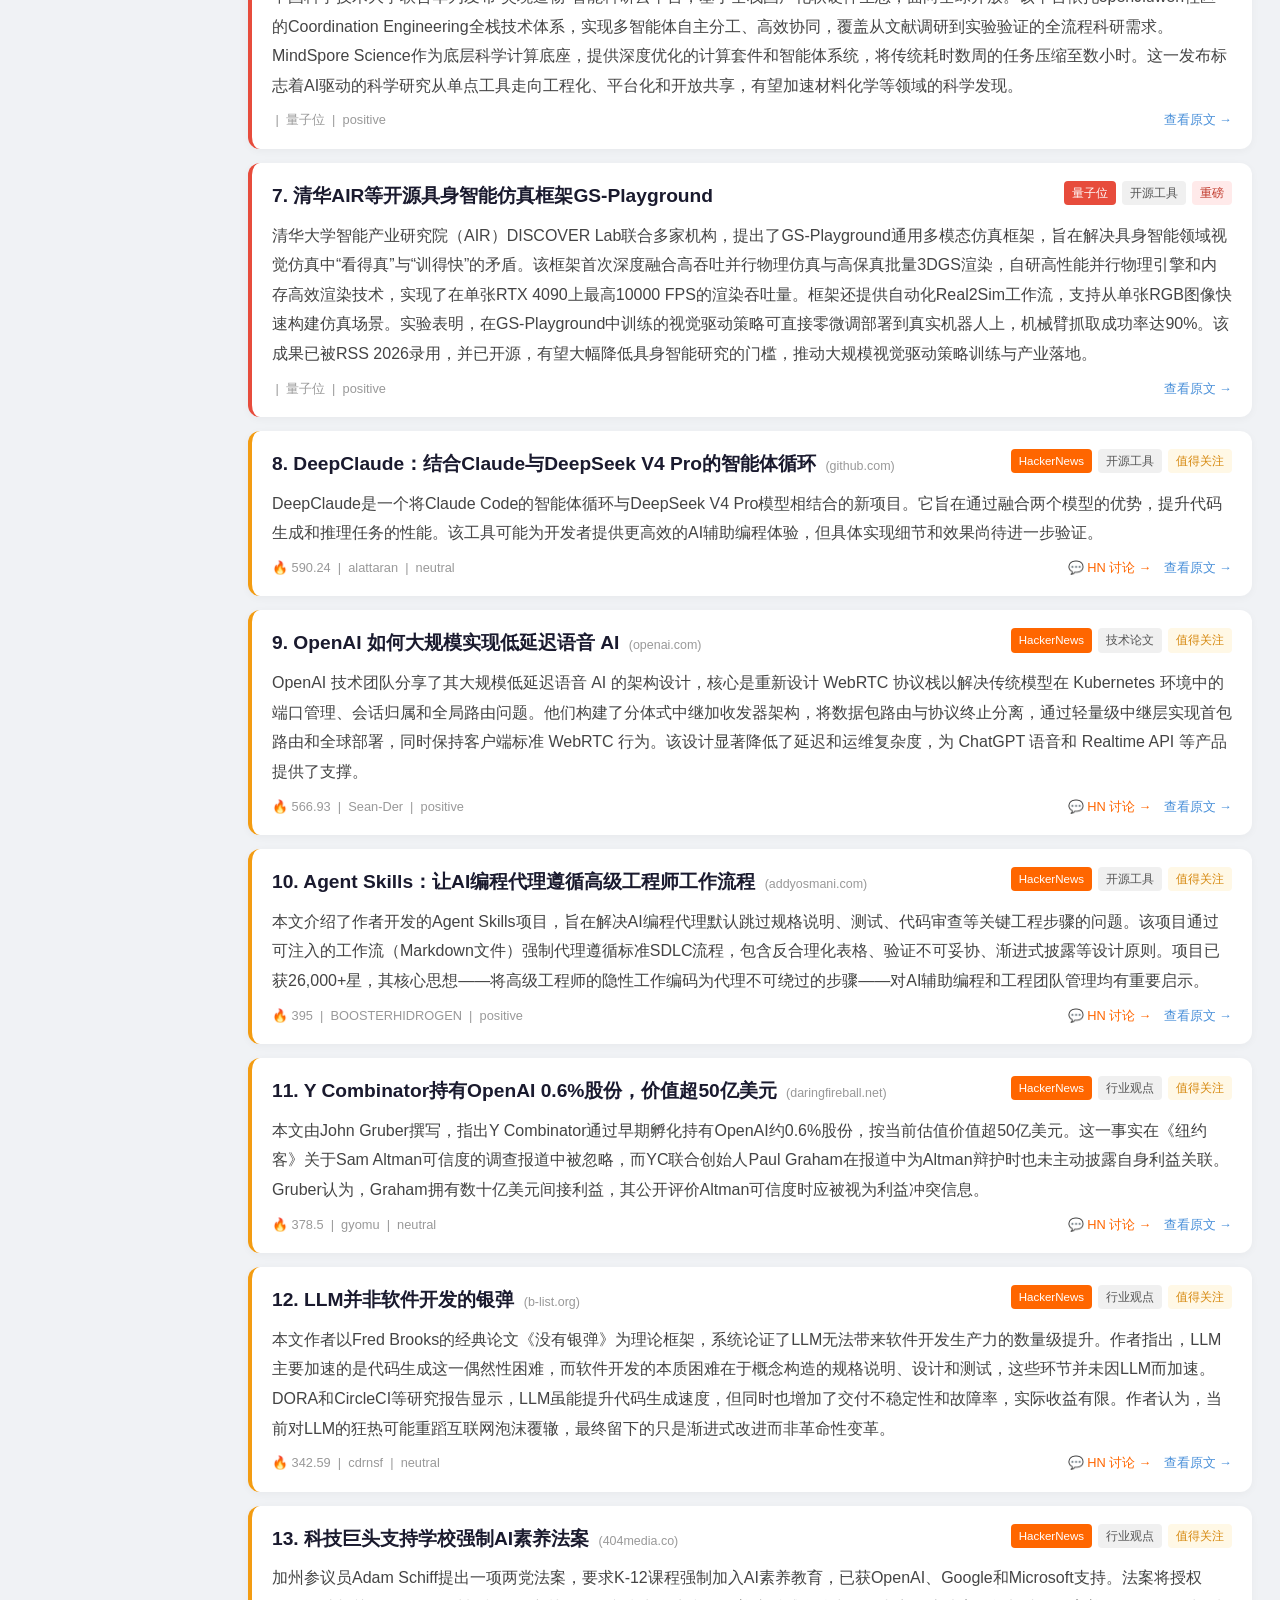
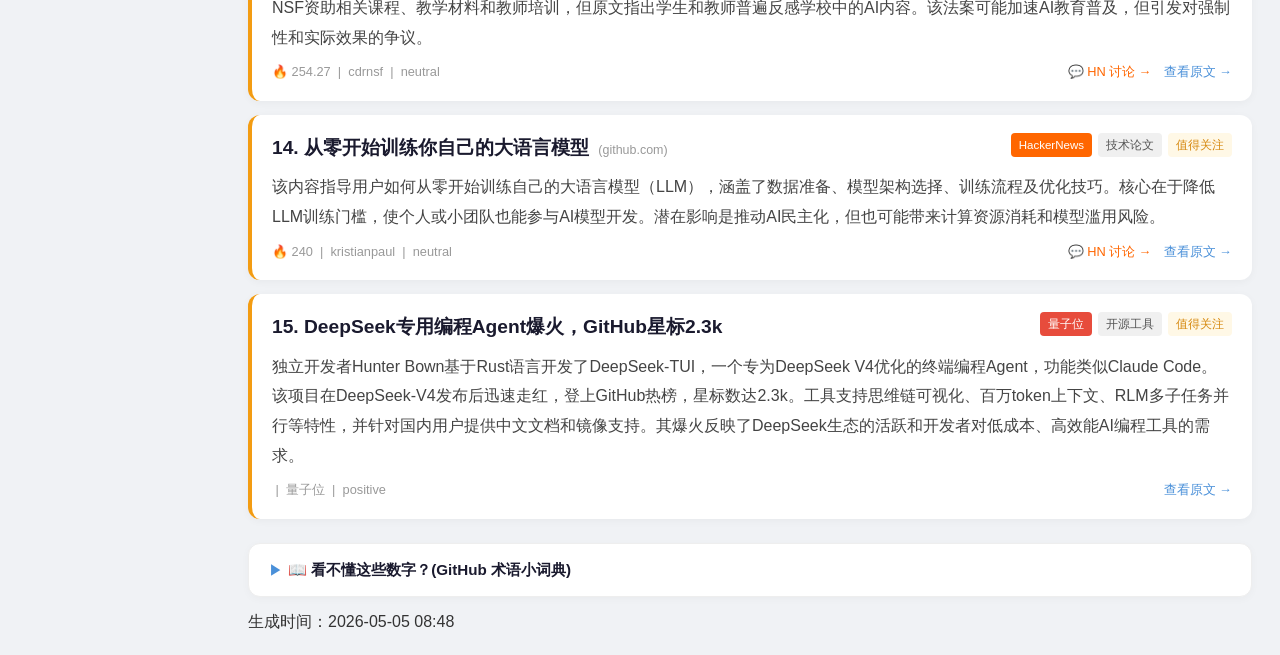
==== commit 70f99f22: "feat: GitHub 雷达 V2 (F6 历史快照 + F7 重写判据 + F8 前端合并) F6: 7 天 GitHub 历史快照 - 新增 src/processors/github_snap" ====
--- a/web/index.html
+++ b/web/index.html
@@ -4,7 +4,7 @@
     <meta charset="UTF-8">
     <meta name="viewport" content="width=device-width, initial-scale=1.0">
     <title>AI 新闻日报</title>
-    <link rel="stylesheet" href="style.css?v=22">
+    <link rel="stylesheet" href="style.css?v=23">
 </head>
 <body>
     <div class="app-layout">
@@ -22,10 +22,10 @@
                     <span class="source-name">每日精选</span>
                     <span class="source-count" id="count-all">0</span>
                 </button>
-                <button class="source-btn" data-source="pitfall">
-                    <span class="source-icon">⚠️</span>
-                    <span class="source-name">GitHub 避坑</span>
-                    <span class="source-count" id="count-pitfall">0</span>
+                <button class="source-btn" data-source="GitHub">
+                    <span class="source-icon">🐙</span>
+                    <span class="source-name">GitHub 雷达</span>
+                    <span class="source-count" id="count-GitHub">0</span>
                 </button>
 
                 <div class="source-group-label">其他</div>
@@ -33,11 +33,6 @@
                     <span class="source-icon">🐦</span>
                     <span class="source-name">X 热门</span>
                     <span class="source-count" id="count-X">0</span>
-                </button>
-                <button class="source-btn" data-source="GitHub">
-                    <span class="source-icon">🐙</span>
-                    <span class="source-name">GitHub 趋势</span>
-                    <span class="source-count" id="count-GitHub">0</span>
                 </button>
                 <button class="source-btn" data-source="Reddit">
                     <span class="source-icon">🔴</span>
@@ -112,17 +107,7 @@
                     <p id="overviewText">加载中...</p>
                 </section>
 
-                <!-- F4：GitHub 避坑（仅 GitHub 避坑选项卡显示） -->
-                <section id="pitfallSection" class="pitfall-section" style="display:none">
-                    <div class="pitfall-header">
-                        <h3>⚠️ GitHub 避坑</h3>
-                        <p class="pitfall-sub">今日 GitHub 上的爆款，先看清楚再决定要不要折腾</p>
-                    </div>
-                    <div id="pitfallList" class="pitfall-list"></div>
-                    <button id="pitfallExpand" class="pitfall-expand" style="display:none">展开全部 ▾</button>
-                </section>
-
-                <!-- 判定依据说明（仅 GitHub 避坑选项卡显示） -->
+                <!-- 注：ID/类名 pitfallCriteria 沿用自 V1，避免追改 web/style.css。语义已变为"GitHub 雷达·4 档判据卡"。 -->
                 <section id="pitfallCriteria" class="pitfall-criteria" style="display:none">
                     <div class="pitfall-criteria-head">
                         <h3>🧭 这些标签是怎么判出来的？</h3>
@@ -130,6 +115,15 @@
                     </div>
                     <div class="pitfall-criteria-grid" id="pitfallCriteriaGrid"></div>
                 </section>
+
+                <!-- F8：GitHub 雷达子选项卡（4 verdict + 1 release） -->
+                <div id="verdictTabs" class="verdict-tabs" style="display:none">
+                    <button class="verdict-tab active" data-verdict="true_use">🟢 真在用 <span class="verdict-tab-count">0</span></button>
+                    <button class="verdict-tab" data-verdict="hype_only">🟡 看的多用的少 <span class="verdict-tab-count">0</span></button>
+                    <button class="verdict-tab" data-verdict="marketing">🔴 营销味重 <span class="verdict-tab-count">0</span></button>
+                    <button class="verdict-tab" data-verdict="abandoned">⚫ 已停摆 <span class="verdict-tab-count">0</span></button>
+                    <button class="verdict-tab" data-verdict="release">📦 Release <span class="verdict-tab-count">0</span></button>
+                </div>
 
                 <!-- 新闻列表 -->
                 <section id="newsList" class="news-list">
@@ -160,6 +154,6 @@
     <!-- 移动端遮罩 -->
     <div class="sidebar-overlay" id="sidebarOverlay"></div>
 
-    <script src="app.js?v=22"></script>
+    <script src="app.js?v=23"></script>
 </body>
 </html>
--- a/web/style.css
+++ b/web/style.css
@@ -716,6 +716,10 @@
 .pitfall-criteria-item.verdict-hype_only  { border-left-color: #f39c12; }
 .pitfall-criteria-item.verdict-marketing  { border-left-color: #e74c3c; }
 .pitfall-criteria-item.verdict-abandoned  { border-left-color: #888; }
+.pitfall-criteria-item.is-current {
+    box-shadow: 0 0 0 2px #1a1a2e, 0 4px 14px rgba(0, 0, 0, 0.08);
+    transform: translateY(-1px);
+}
 .pitfall-criteria-label {
     font-size: 0.95rem;
     font-weight: 700;
@@ -1119,3 +1123,57 @@
     .article-h2 { font-size: 1.2rem; }
     .article-h3 { font-size: 1.08rem; }
 }
+
+/* ===== F8：GitHub 雷达子选项卡 ===== */
+.verdict-tabs {
+    display: flex;
+    flex-wrap: wrap;
+    gap: 8px;
+    margin: 16px 0 18px;
+    padding-bottom: 4px;
+    border-bottom: 1px solid #e6e6ec;
+}
+.verdict-tab {
+    padding: 6px 14px;
+    border: 1px solid #e0e0e0;
+    background: #fff;
+    border-radius: 18px;
+    cursor: pointer;
+    font-size: 0.85rem;
+    color: #555;
+    transition: all 0.2s;
+    display: inline-flex;
+    align-items: center;
+    gap: 6px;
+}
+.verdict-tab:hover {
+    border-color: #1a1a2e;
+    color: #1a1a2e;
+}
+.verdict-tab.active {
+    background: #1a1a2e;
+    color: #fff;
+    border-color: #1a1a2e;
+}
+.verdict-tab-count {
+    display: inline-block;
+    min-width: 20px;
+    padding: 0 6px;
+    font-size: 0.72rem;
+    font-weight: 600;
+    line-height: 18px;
+    text-align: center;
+    color: #888;
+    background: #f0f0f3;
+    border-radius: 9px;
+}
+.verdict-tab.active .verdict-tab-count {
+    color: #1a1a2e;
+    background: #ffe089;
+}
+@media (max-width: 640px) {
+    .verdict-tab {
+        font-size: 0.78rem;
+        padding: 5px 10px;
+    }
+}
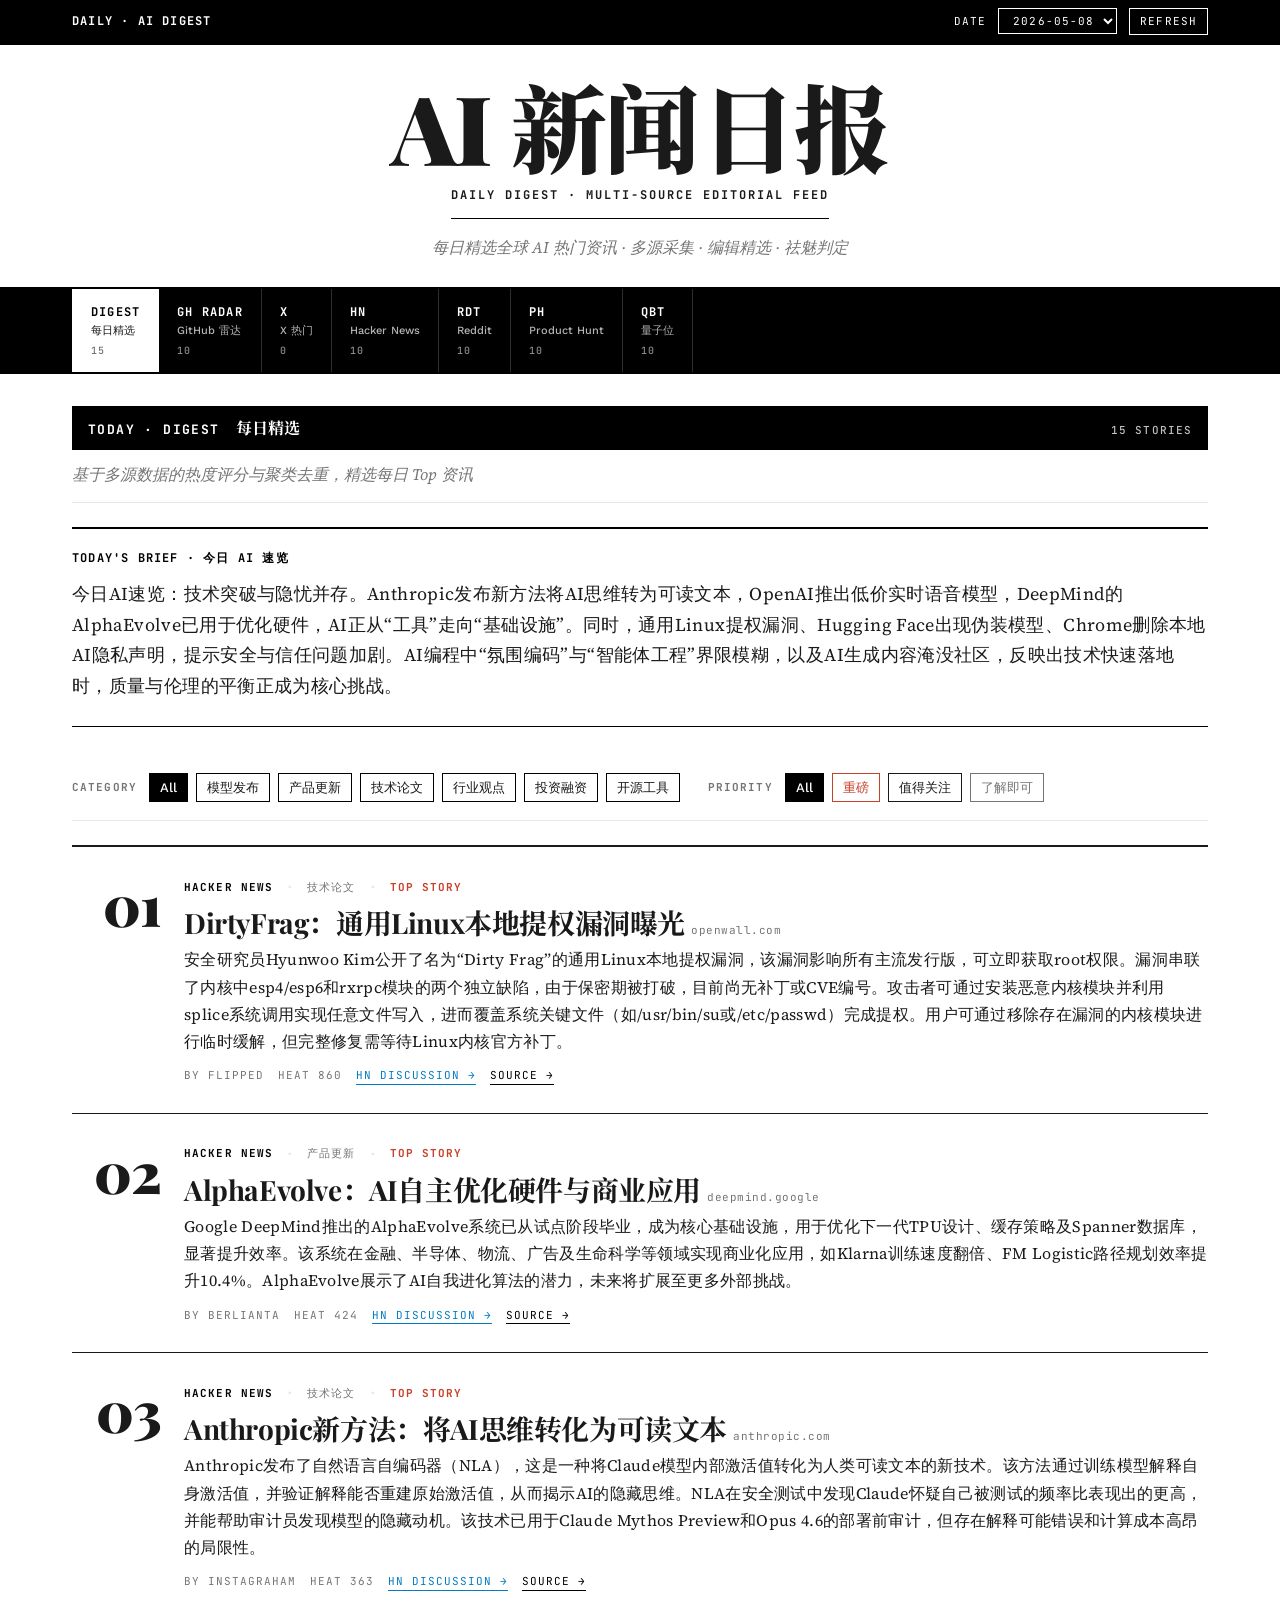
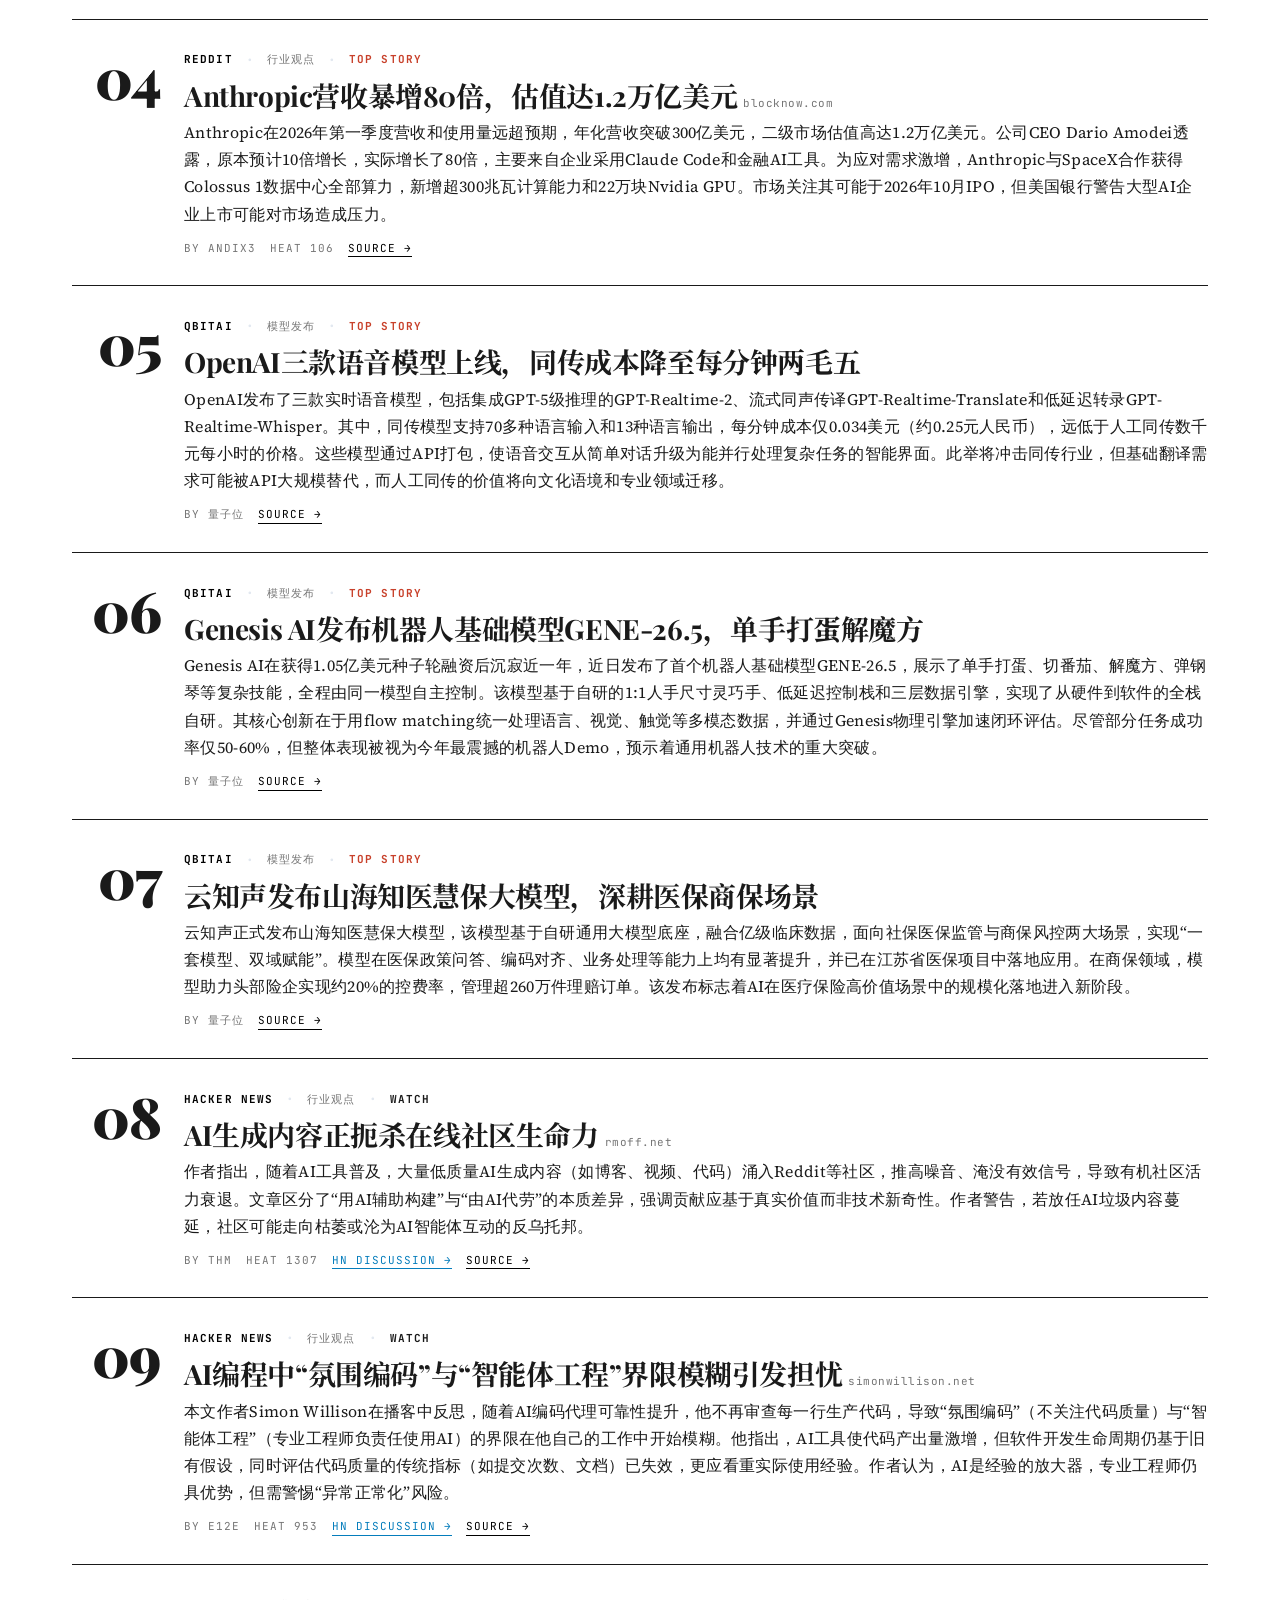
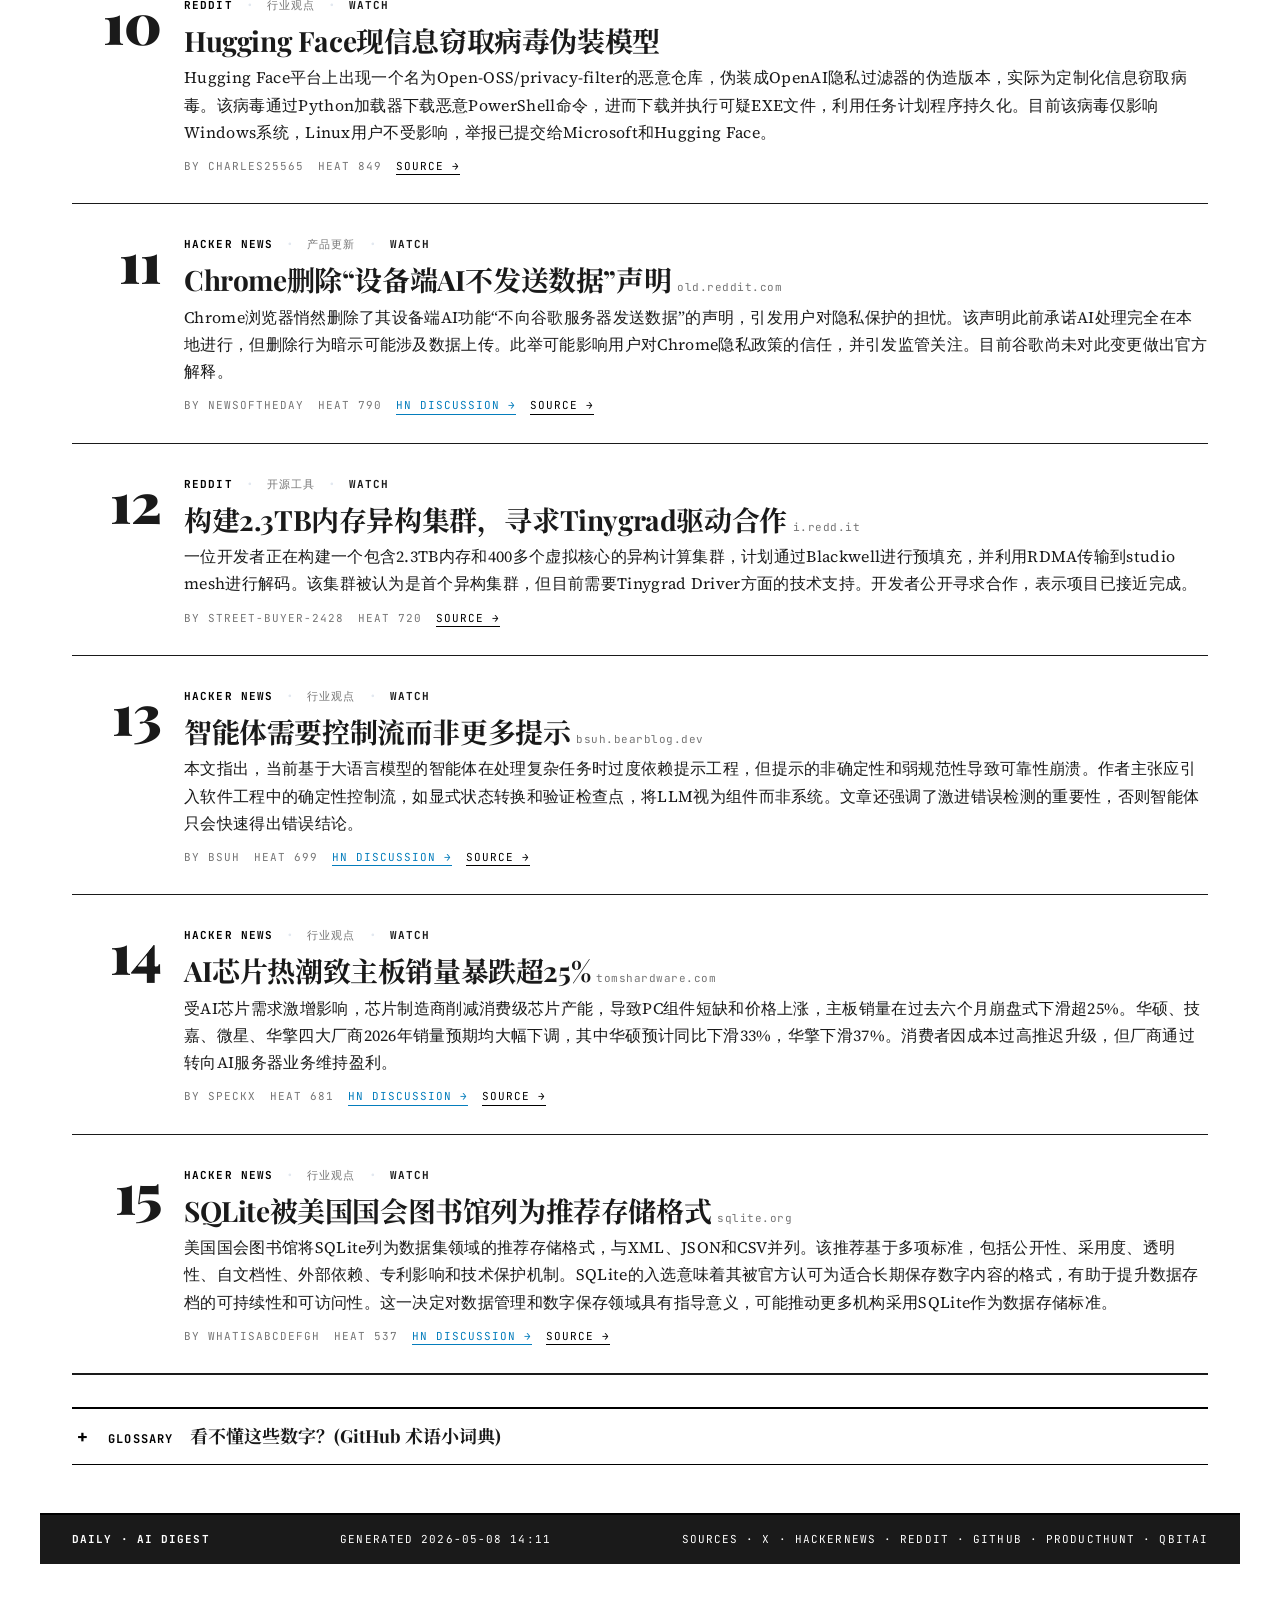
==== commit f6409124: "chore: 落地 Wired 重构 + GitHub 雷达 V2 + PRD 历史产物 为数据源重构清场，把之前未提交的工作产物收尾： - web/* Wired 印刷设计风格全面落地（style." ====
--- a/web/index.html
+++ b/web/index.html
@@ -3,157 +3,161 @@
 <head>
     <meta charset="UTF-8">
     <meta name="viewport" content="width=device-width, initial-scale=1.0">
-    <title>AI 新闻日报</title>
-    <link rel="stylesheet" href="style.css?v=23">
+    <title>AI 新闻日报 / DAILY DIGEST</title>
+
+    <!-- 字体（Wired 替代品组合）：
+         Display 衬体 → Playfair Display
+         Body 衬体    → Source Serif 4
+         UI 无衬     → Work Sans
+         Mono       → JetBrains Mono -->
+    <link rel="preconnect" href="https://fonts.googleapis.com">
+    <link rel="preconnect" href="https://fonts.gstatic.com" crossorigin>
+    <link href="https://fonts.googleapis.com/css2?family=Playfair+Display:wght@400;700;900&family=Source+Serif+4:opsz,wght@8..60,400;8..60,600&family=Work+Sans:wght@400;500;700&family=JetBrains+Mono:wght@400;500;700&family=Noto+Serif+SC:wght@700;900&display=swap" rel="stylesheet">
+
+    <link rel="stylesheet" href="style.css?v=25">
 </head>
 <body>
-    <div class="app-layout">
-        <!-- 侧边栏 -->
-        <aside class="sidebar" id="sidebar">
-            <div class="sidebar-header">
-                <h1>🤖 AI<br>新闻日报</h1>
-                <p class="sidebar-sub">每日精选全球 AI 热门资讯</p>
+
+<!-- ========== 顶部 utility ribbon (Wired 黑色全 bleed 工具条) ========== -->
+<div class="utility-bar">
+    <div class="utility-inner">
+        <span class="utility-mark">DAILY · AI DIGEST</span>
+        <div class="utility-meta">
+            <label for="dateSelect" class="utility-meta-label">DATE</label>
+            <select id="dateSelect" class="utility-select"></select>
+            <button id="refreshBtn" class="utility-btn">REFRESH</button>
+        </div>
+    </div>
+</div>
+
+<!-- ========== Masthead 报头 ========== -->
+<header class="masthead">
+    <div class="masthead-inner">
+        <h1 class="masthead-title">AI 新闻日报</h1>
+        <div class="masthead-sub">DAILY DIGEST · MULTI-SOURCE EDITORIAL FEED</div>
+        <p class="masthead-tag">每日精选全球 AI 热门资讯 · 多源采集 · 编辑精选 · 祛魅判定</p>
+    </div>
+</header>
+
+<!-- ========== 源切换 ribbon tab（mono caps，全 bleed 黑底） ========== -->
+<nav class="source-ribbon" id="sourceRibbon" aria-label="来源切换">
+    <div class="source-ribbon-inner">
+        <button class="ribbon-tab active" data-source="all">
+            <span class="ribbon-mono">DIGEST</span>
+            <span class="ribbon-cn">每日精选</span>
+            <span class="ribbon-count" id="count-all">0</span>
+        </button>
+        <button class="ribbon-tab" data-source="GitHub">
+            <span class="ribbon-mono">GH&nbsp;RADAR</span>
+            <span class="ribbon-cn">GitHub 雷达</span>
+            <span class="ribbon-count" id="count-GitHub">0</span>
+        </button>
+        <button class="ribbon-tab" data-source="X">
+            <span class="ribbon-mono">X</span>
+            <span class="ribbon-cn">X 热门</span>
+            <span class="ribbon-count" id="count-X">0</span>
+        </button>
+        <button class="ribbon-tab" data-source="HackerNews">
+            <span class="ribbon-mono">HN</span>
+            <span class="ribbon-cn">Hacker News</span>
+            <span class="ribbon-count" id="count-HackerNews">0</span>
+        </button>
+        <button class="ribbon-tab" data-source="Reddit">
+            <span class="ribbon-mono">RDT</span>
+            <span class="ribbon-cn">Reddit</span>
+            <span class="ribbon-count" id="count-Reddit">0</span>
+        </button>
+        <button class="ribbon-tab" data-source="ProductHunt">
+            <span class="ribbon-mono">PH</span>
+            <span class="ribbon-cn">Product Hunt</span>
+            <span class="ribbon-count" id="count-ProductHunt">0</span>
+        </button>
+        <button class="ribbon-tab" data-source="量子位">
+            <span class="ribbon-mono">QBT</span>
+            <span class="ribbon-cn">量子位</span>
+            <span class="ribbon-count" id="count-量子位">0</span>
+        </button>
+    </div>
+</nav>
+
+<main class="page">
+
+    <!-- ========== 列表视图 ========== -->
+    <div id="listView">
+
+        <!-- Section 标题 ribbon -->
+        <section class="section-ribbon">
+            <span class="section-ribbon-label" id="sectionLabel">TOP STORIES</span>
+            <span class="section-ribbon-cn" id="sectionLabelCn">每日精选</span>
+            <span class="section-ribbon-count" id="statCount">0 STORIES</span>
+        </section>
+
+        <!-- 页面副标题（描述文案） -->
+        <p class="page-desc" id="pageDesc">基于多源数据的热度评分与聚类去重，精选每日 Top 资讯</p>
+
+        <!-- TODAY'S BRIEF 区块 (overview, 仅在 DIGEST 视图显示) -->
+        <section class="brief" id="overviewSection">
+            <div class="brief-kicker">TODAY&#39;S BRIEF · 今日 AI 速览</div>
+            <p class="brief-deck" id="overviewText">加载中…</p>
+        </section>
+
+        <!-- 筛选条 (非 GitHub 视图显示) -->
+        <div class="filter-bar" id="filtersRow">
+            <div class="filter-group">
+                <span class="filter-group-label">CATEGORY</span>
+                <button class="filter-btn active" data-filter="all">All</button>
+                <button class="filter-btn" data-filter="模型发布">模型发布</button>
+                <button class="filter-btn" data-filter="产品更新">产品更新</button>
+                <button class="filter-btn" data-filter="技术论文">技术论文</button>
+                <button class="filter-btn" data-filter="行业观点">行业观点</button>
+                <button class="filter-btn" data-filter="投资融资">投资融资</button>
+                <button class="filter-btn" data-filter="开源工具">开源工具</button>
             </div>
+            <div class="filter-group">
+                <span class="filter-group-label">PRIORITY</span>
+                <button class="imp-btn active" data-imp="all">All</button>
+                <button class="imp-btn imp-high" data-imp="重磅">重磅</button>
+                <button class="imp-btn imp-mid" data-imp="值得关注">值得关注</button>
+                <button class="imp-btn imp-low" data-imp="了解即可">了解即可</button>
+            </div>
+        </div>
 
-            <nav class="source-nav">
-                <div class="source-group-label">每日必看</div>
-                <button class="source-btn active" data-source="all">
-                    <span class="source-icon">📋</span>
-                    <span class="source-name">每日精选</span>
-                    <span class="source-count" id="count-all">0</span>
-                </button>
-                <button class="source-btn" data-source="GitHub">
-                    <span class="source-icon">🐙</span>
-                    <span class="source-name">GitHub 雷达</span>
-                    <span class="source-count" id="count-GitHub">0</span>
-                </button>
+        <!-- GitHub 雷达·4 档 verdict tab + 判据卡（点击切换 currentVerdict） -->
+        <section id="pitfallCriteria" class="verdict-criteria" style="display:none">
+            <div class="verdict-criteria-grid" id="pitfallCriteriaGrid"></div>
+        </section>
 
-                <div class="source-group-label">其他</div>
-                <button class="source-btn" data-source="X">
-                    <span class="source-icon">🐦</span>
-                    <span class="source-name">X 热门</span>
-                    <span class="source-count" id="count-X">0</span>
-                </button>
-                <button class="source-btn" data-source="Reddit">
-                    <span class="source-icon">🔴</span>
-                    <span class="source-name">Reddit</span>
-                    <span class="source-count" id="count-Reddit">0</span>
-                </button>
-                <button class="source-btn" data-source="ProductHunt">
-                    <span class="source-icon">🚀</span>
-                    <span class="source-name">ProductHunt</span>
-                    <span class="source-count" id="count-ProductHunt">0</span>
-                </button>
-                <button class="source-btn" data-source="量子位">
-                    <span class="source-icon">🇨🇳</span>
-                    <span class="source-name">量子位</span>
-                    <span class="source-count" id="count-量子位">0</span>
-                </button>
-                <button class="source-btn" data-source="HackerNews">
-                    <span class="source-icon">🔶</span>
-                    <span class="source-name">HackerNews</span>
-                    <span class="source-count" id="count-HackerNews">0</span>
-                </button>
-            </nav>
+        <!-- 新闻列表（编号 + hairline 分隔） -->
+        <section id="newsList" class="story-list" aria-label="新闻列表">
+            <!-- JS 渲染 -->
+        </section>
 
-            <div class="sidebar-footer">
-                <p>数据来源：X / Reddit / ProductHunt / HN / GitHub / 量子位</p>
-            </div>
-        </aside>
+        <!-- 底部 GitHub 词典折叠区 -->
+        <details class="glossary-block" id="glossaryHome">
+            <summary>
+                <span class="glossary-summary-mono">GLOSSARY</span>
+                <span class="glossary-summary-cn">看不懂这些数字？(GitHub 术语小词典)</span>
+            </summary>
+            <div class="glossary-body" id="glossaryBodyHome"></div>
+        </details>
 
-        <!-- 移动端菜单按钮 -->
-        <button class="menu-toggle" id="menuToggle">☰</button>
-
-        <!-- 主内容区 -->
-        <main class="main-content">
-            <!-- 列表视图 -->
-            <div id="listView">
-                <!-- 顶部控制栏 -->
-                <div class="top-bar">
-                    <div class="date-picker">
-                        <label for="dateSelect">📅</label>
-                        <select id="dateSelect"></select>
-                        <button id="refreshBtn">🔄</button>
-                    </div>
-                    <div class="filters-row" id="filtersRow">
-                        <div class="filters">
-                            <button class="filter-btn active" data-filter="all">全部</button>
-                            <button class="filter-btn" data-filter="模型发布">模型发布</button>
-                            <button class="filter-btn" data-filter="产品更新">产品更新</button>
-                            <button class="filter-btn" data-filter="技术论文">技术论文</button>
-                            <button class="filter-btn" data-filter="行业观点">行业观点</button>
-                            <button class="filter-btn" data-filter="投资融资">投资融资</button>
-                            <button class="filter-btn" data-filter="开源工具">开源工具</button>
-                        </div>
-                        <div class="importance-filter">
-                            <button class="imp-btn active" data-imp="all">全部</button>
-                            <button class="imp-btn" data-imp="重磅">🔴</button>
-                            <button class="imp-btn" data-imp="值得关注">🟡</button>
-                            <button class="imp-btn" data-imp="了解即可">🟢</button>
-                        </div>
-                    </div>
-                </div>
-
-                <!-- 页面标题 -->
-                <div class="page-header">
-                    <h2 id="pageTitle">📋 综合精选</h2>
-                    <p id="pageDesc">基于多源数据的热度评分与聚类去重，精选每日 Top 资讯</p>
-                    <span class="stat-badge" id="statCount">共 0 条</span>
-                </div>
-
-                <!-- 综合页面 Overview -->
-                <section class="overview-card" id="overviewSection">
-                    <h3>📋 今日 AI 速览</h3>
-                    <p id="overviewText">加载中...</p>
-                </section>
-
-                <!-- 注：ID/类名 pitfallCriteria 沿用自 V1，避免追改 web/style.css。语义已变为"GitHub 雷达·4 档判据卡"。 -->
-                <section id="pitfallCriteria" class="pitfall-criteria" style="display:none">
-                    <div class="pitfall-criteria-head">
-                        <h3>🧭 这些标签是怎么判出来的？</h3>
-                        <p class="pitfall-criteria-sub">规则按优先级从上往下匹配，命中即停。阈值会随观察持续微调。</p>
-                    </div>
-                    <div class="pitfall-criteria-grid" id="pitfallCriteriaGrid"></div>
-                </section>
-
-                <!-- F8：GitHub 雷达子选项卡（4 verdict + 1 release） -->
-                <div id="verdictTabs" class="verdict-tabs" style="display:none">
-                    <button class="verdict-tab active" data-verdict="true_use">🟢 真在用 <span class="verdict-tab-count">0</span></button>
-                    <button class="verdict-tab" data-verdict="hype_only">🟡 看的多用的少 <span class="verdict-tab-count">0</span></button>
-                    <button class="verdict-tab" data-verdict="marketing">🔴 营销味重 <span class="verdict-tab-count">0</span></button>
-                    <button class="verdict-tab" data-verdict="abandoned">⚫ 已停摆 <span class="verdict-tab-count">0</span></button>
-                    <button class="verdict-tab" data-verdict="release">📦 Release <span class="verdict-tab-count">0</span></button>
-                </div>
-
-                <!-- 新闻列表 -->
-                <section id="newsList" class="news-list">
-                    <!-- 卡片由 JS 渲染 -->
-                </section>
-
-                <!-- GitHub 术语小词典（首页底部常驻折叠区） -->
-                <details class="glossary-block" id="glossaryHome">
-                    <summary>📖 看不懂这些数字？(GitHub 术语小词典)</summary>
-                    <div class="glossary-body" id="glossaryBodyHome"></div>
-                </details>
-
-                <footer class="main-footer">
-                    <p>生成时间：<span id="genTime">-</span></p>
-                </footer>
-            </div>
-
-            <!-- 详情页视图 -->
-            <div id="detailView" class="detail-view" style="display: none;">
-                <div class="detail-top">
-                    <button class="detail-back" id="detailBack">← 返回</button>
-                </div>
-                <div id="detailBody" class="detail-body"></div>
-            </div>
-        </main>
+        <footer class="page-footer">
+            <span class="page-footer-mark">DAILY · AI DIGEST</span>
+            <span class="page-footer-meta">GENERATED <span id="genTime">-</span></span>
+            <span class="page-footer-meta">SOURCES · X · HACKERNEWS · REDDIT · GITHUB · PRODUCTHUNT · QBITAI</span>
+        </footer>
     </div>
 
-    <!-- 移动端遮罩 -->
-    <div class="sidebar-overlay" id="sidebarOverlay"></div>
+    <!-- ========== 详情页视图 ========== -->
+    <div id="detailView" class="detail-view" style="display:none">
+        <div class="detail-top">
+            <button class="detail-back" id="detailBack">← BACK</button>
+        </div>
+        <article id="detailBody" class="detail-body"></article>
+    </div>
 
-    <script src="app.js?v=23"></script>
+</main>
+
+<script src="app.js?v=25"></script>
 </body>
 </html>
--- a/web/style.css
+++ b/web/style.css
@@ -1,1179 +1,1127 @@
+/* =========================================================================
+ *  AI Daily Digest · Wired-inspired design system
+ *  ----------------------------------------------------------
+ *  设计参考：awesome-design-md / wired (Conde Nast)
+ *  字体替代品（开源/免费）：
+ *    Display 衬体 → Playfair Display
+ *    Body 衬体    → Source Serif 4
+ *    UI 无衬     → Work Sans
+ *    Mono       → JetBrains Mono
+ *  设计纪律（不可妥协）：
+ *    · border-radius 全部 0（仅圆形头像/文字 pill 例外）
+ *    · 0 box-shadow（深度靠 hairline rule）
+ *    · 颜色范围：#000 #1a1a1a #757575 #e2e8f0 #fff #057dbc + 4 档 verdict 限定色
+ *    · mono 永远 UPPERCASE，0.9–1.2px tracking
+ * ========================================================================= */
+
+:root {
+    /* ---- 油墨 / 编辑色板 ---- */
+    --ink-pure: #000000;          /* WIRED Black */
+    --ink-page: #1a1a1a;          /* Page Ink */
+    --paper:    #ffffff;          /* Paper White */
+    --caption-gray: #757575;      /* metadata, bylines */
+    --disabled-gray: #999999;
+    --hairline:  #e2e8f0;         /* quiet rule */
+    --hairline-strong: #1a1a1a;   /* editorial column rule */
+    --link-blue: #057dbc;         /* the only accent */
+    --link-blue-faint: rgba(5, 125, 188, 0.10);
+
+    /* ---- 4 档 verdict 限定次色（B 方案：克制） ---- */
+    --verdict-true:       #057dbc;   /* Wired 蓝 — 真新方向（GO） */
+    --verdict-hype:       #c8412b;   /* 砖红 — 编辑性 CAUTION */
+    --verdict-marketing:  #8a8a8a;   /* 静音灰 — 换皮 */
+    --verdict-abandoned:  #1a1a1a;   /* 黑 — 弃坑（带 strikethrough） */
+
+    /* ---- 重要性 ---- */
+    --imp-high: #c8412b;          /* 重磅 砖红 */
+    --imp-mid:  #1a1a1a;          /* 值得关注 黑 */
+    --imp-low:  #757575;          /* 了解即可 灰 */
+
+    /* ---- 字体栈 ----
+       策略：标题中文走「衬体」，正文中文走「黑体」（澎湃 / 财新 / NYT 中文版同款）
+       - Display：英文 Playfair Display + 中文 Noto Serif SC（Google Fonts 加载，weight 700/900）
+       - Body  ：英文 Source Serif 4 + 中文苹方/雅黑（系统字体，零加载） */
+    --font-display: "Playfair Display", "Noto Serif SC", "Source Han Serif SC",
+                    "Songti SC", "STSong", "SimSun", serif;
+    --font-body:    "Source Serif 4", "PingFang SC", "Hiragino Sans GB",
+                    "Microsoft YaHei", "Noto Sans SC", "Source Han Sans SC",
+                    system-ui, -apple-system, "Segoe UI", sans-serif;
+    --font-ui:      "Work Sans", "PingFang SC", "Hiragino Sans GB", "Microsoft YaHei",
+                    "Source Han Sans SC", sans-serif;
+    --font-mono:    "JetBrains Mono", ui-monospace, SFMono-Regular, Consolas, "Courier New", monospace;
+
+    /* ---- 间距 ---- */
+    --gutter: 32px;
+    --max-width: 1200px;
+}
+
 * { margin: 0; padding: 0; box-sizing: border-box; }
 
+html, body {
+    background: var(--paper);
+    color: var(--ink-page);
+}
+
 body {
-    font-family: -apple-system, BlinkMacSystemFont, "Segoe UI", Roboto, "Helvetica Neue", Arial, sans-serif;
-    background: #f0f2f5;
-    color: #333;
-    line-height: 1.6;
-}
-
-/* ===== 布局 ===== */
-.app-layout {
-    display: flex;
-    min-height: 100vh;
-}
-
-/* ===== 侧边栏 ===== */
-.sidebar {
-    width: 220px;
-    background: #1a1a2e;
-    color: #fff;
+    font-family: var(--font-body);
+    font-size: 16px;
+    line-height: 1.5;
+    -webkit-font-smoothing: antialiased;
+    -moz-osx-font-smoothing: grayscale;
+    text-rendering: optimizeLegibility;
+}
+
+a { color: inherit; text-decoration: none; }
+a:hover { color: var(--link-blue); }
+
+button { font: inherit; cursor: pointer; }
+
+/* ============== 顶部 utility ribbon（黑色全 bleed） ============== */
+.utility-bar {
+    background: var(--ink-pure);
+    color: var(--paper);
+    border-bottom: 2px solid var(--ink-pure);
+    font-family: var(--font-mono);
+}
+.utility-inner {
+    max-width: var(--max-width);
+    margin: 0 auto;
+    padding: 8px var(--gutter);
+    display: flex;
+    align-items: center;
+    justify-content: space-between;
+    gap: 16px;
+    flex-wrap: wrap;
+}
+.utility-mark {
+    font-family: var(--font-mono);
+    font-size: 12px;
+    font-weight: 700;
+    text-transform: uppercase;
+    letter-spacing: 1.2px;
+    color: var(--paper);
+}
+.utility-meta {
+    display: flex;
+    align-items: center;
+    gap: 12px;
+}
+.utility-meta-label {
+    font-family: var(--font-mono);
+    font-size: 11px;
+    text-transform: uppercase;
+    letter-spacing: 1.1px;
+    color: var(--paper);
+}
+.utility-select,
+.utility-btn {
+    background: var(--ink-pure);
+    color: var(--paper);
+    border: 1px solid var(--paper);
+    border-radius: 0;
+    padding: 4px 10px;
+    font-family: var(--font-mono);
+    font-size: 11px;
+    text-transform: uppercase;
+    letter-spacing: 1.1px;
+}
+.utility-select { padding-right: 6px; }
+.utility-btn {
+    cursor: pointer;
+    transition: background 120ms, color 120ms;
+}
+.utility-btn:hover {
+    background: var(--paper);
+    color: var(--ink-pure);
+}
+
+/* ============== Masthead 报头 ============== */
+.masthead {
+    background: var(--paper);
+    border-bottom: 2px solid var(--ink-pure);
+}
+.masthead-inner {
+    max-width: var(--max-width);
+    margin: 0 auto;
+    padding: 36px var(--gutter) 28px;
+    text-align: center;
+}
+.masthead-title {
+    font-family: var(--font-display);
+    font-weight: 900;
+    font-size: clamp(48px, 8vw, 96px);
+    line-height: 0.95;
+    letter-spacing: -1.5px;
+    color: var(--ink-page);
+}
+.masthead-sub {
+    font-family: var(--font-mono);
+    font-size: 12px;
+    font-weight: 700;
+    text-transform: uppercase;
+    letter-spacing: 2px;
+    color: var(--ink-page);
+    margin-top: 14px;
+    padding-bottom: 14px;
+    border-bottom: 1px solid var(--ink-pure);
+    display: inline-block;
+}
+.masthead-tag {
+    font-family: var(--font-body);
+    font-size: 16px;
+    color: var(--caption-gray);
+    margin-top: 16px;
+    line-height: 1.5;
+    font-style: italic;
+}
+
+/* ============== 源切换 ribbon ============== */
+.source-ribbon {
+    background: var(--ink-pure);
+    color: var(--paper);
+    border-bottom: 2px solid var(--ink-pure);
+    overflow-x: auto;
+    -webkit-overflow-scrolling: touch;
+    scrollbar-width: thin;
+    position: sticky;
+    top: 0;
+    z-index: 50;
+}
+.source-ribbon-inner {
+    max-width: var(--max-width);
+    margin: 0 auto;
+    display: flex;
+    align-items: stretch;
+    padding: 0 var(--gutter);
+}
+.ribbon-tab {
+    flex: 0 0 auto;
+    background: transparent;
+    color: var(--paper);
+    border: 0;
+    padding: 14px 18px;
     display: flex;
     flex-direction: column;
-    padding: 24px 16px;
-    position: fixed;
-    left: 0;
-    top: 0;
-    bottom: 0;
-    z-index: 100;
-    transition: transform 0.3s ease;
-}
-
-.sidebar-header {
-    margin-bottom: 28px;
-}
-.sidebar-header h1 {
-    font-size: 1.3rem;
-    line-height: 1.4;
-    margin-bottom: 6px;
-}
-.sidebar-sub {
-    font-size: 0.75rem;
-    color: #a0a0b0;
+    align-items: flex-start;
+    gap: 2px;
+    border-right: 1px solid rgba(255,255,255,0.18);
+    transition: background 120ms, color 120ms;
+    white-space: nowrap;
+    text-align: left;
+}
+.ribbon-tab:first-child { border-left: 1px solid rgba(255,255,255,0.18); }
+.ribbon-tab:hover { background: var(--paper); color: var(--ink-pure); }
+.ribbon-tab.active { background: var(--paper); color: var(--ink-pure); }
+.ribbon-tab.active .ribbon-mono { color: var(--ink-pure); }
+.ribbon-mono {
+    font-family: var(--font-mono);
+    font-size: 12px;
+    font-weight: 700;
+    text-transform: uppercase;
+    letter-spacing: 1.2px;
+    color: var(--paper);
+    transition: color 120ms;
+}
+.ribbon-cn {
+    font-family: var(--font-ui);
+    font-size: 11px;
+    font-weight: 500;
+    color: inherit;
+    opacity: 0.7;
+}
+.ribbon-tab.active .ribbon-cn { opacity: 0.9; }
+.ribbon-count {
+    font-family: var(--font-mono);
+    font-size: 10px;
+    font-weight: 500;
+    letter-spacing: 0.8px;
+    margin-top: 2px;
+    color: inherit;
+    opacity: 0.55;
+}
+
+/* ============== 主页面 ============== */
+.page {
+    max-width: var(--max-width);
+    margin: 0 auto;
+    padding: 32px var(--gutter) 64px;
+}
+
+/* ============== Section ribbon (TOP STORIES 之类) ============== */
+.section-ribbon {
+    background: var(--ink-pure);
+    color: var(--paper);
+    padding: 10px 16px;
+    display: flex;
+    align-items: baseline;
+    gap: 16px;
+    flex-wrap: wrap;
+    margin-bottom: 12px;
+}
+.section-ribbon-label {
+    font-family: var(--font-mono);
+    font-size: 13px;
+    font-weight: 700;
+    text-transform: uppercase;
+    letter-spacing: 1.4px;
+}
+.section-ribbon-cn {
+    font-family: var(--font-display);
+    font-size: 16px;
+    font-weight: 700;
+    flex: 1;
+}
+.section-ribbon-count {
+    font-family: var(--font-mono);
+    font-size: 11px;
+    font-weight: 500;
+    text-transform: uppercase;
+    letter-spacing: 1.1px;
+    color: var(--paper);
+    opacity: 0.75;
+}
+
+.page-desc {
+    font-family: var(--font-body);
+    font-size: 16px;
+    color: var(--caption-gray);
+    margin: 0 0 24px;
     line-height: 1.5;
-}
-
-.source-nav {
-    flex: 1;
+    font-style: italic;
+    border-bottom: 1px solid var(--hairline);
+    padding-bottom: 16px;
+}
+
+/* ============== TODAY'S BRIEF 速览块 ============== */
+.brief {
+    border-top: 2px solid var(--ink-pure);
+    border-bottom: 1px solid var(--ink-pure);
+    padding: 20px 0 24px;
+    margin: 0 0 32px;
+}
+.brief-kicker {
+    font-family: var(--font-mono);
+    font-size: 12px;
+    font-weight: 700;
+    text-transform: uppercase;
+    letter-spacing: 1.2px;
+    color: var(--ink-pure);
+    margin-bottom: 12px;
+}
+.brief-deck {
+    font-family: var(--font-body);
+    font-size: 18px;
+    line-height: 1.7;            /* 中文段落需要更大行距才透气 */
+    color: var(--ink-page);
+    letter-spacing: 0.02em;      /* 中文字距微开 */
+    font-weight: 400;
+}
+
+/* ============== 筛选条 ============== */
+.filter-bar {
+    display: flex;
+    gap: 28px;
+    flex-wrap: wrap;
+    align-items: center;
+    padding: 14px 0 18px;
+    border-bottom: 1px solid var(--hairline);
+    margin-bottom: 24px;
+}
+.filter-group {
+    display: flex;
+    align-items: center;
+    gap: 8px;
+    flex-wrap: wrap;
+}
+.filter-group-label {
+    font-family: var(--font-mono);
+    font-size: 11px;
+    font-weight: 700;
+    text-transform: uppercase;
+    letter-spacing: 1.1px;
+    color: var(--caption-gray);
+    margin-right: 4px;
+}
+.filter-btn,
+.imp-btn {
+    background: var(--paper);
+    color: var(--ink-page);
+    border: 1px solid var(--ink-pure);
+    border-radius: 0;
+    padding: 4px 10px;
+    font-family: var(--font-ui);
+    font-size: 13px;
+    font-weight: 500;
+    transition: background 120ms, color 120ms;
+}
+.filter-btn:hover,
+.imp-btn:hover {
+    background: var(--ink-page);
+    color: var(--paper);
+}
+.filter-btn.active,
+.imp-btn.active {
+    background: var(--ink-pure);
+    color: var(--paper);
+    border-color: var(--ink-pure);
+}
+.imp-btn.imp-high { border-color: var(--imp-high); color: var(--imp-high); }
+.imp-btn.imp-high:hover,
+.imp-btn.imp-high.active { background: var(--imp-high); color: var(--paper); border-color: var(--imp-high); }
+.imp-btn.imp-mid  { border-color: var(--imp-mid);  color: var(--imp-mid); }
+.imp-btn.imp-mid:hover,
+.imp-btn.imp-mid.active  { background: var(--imp-mid);  color: var(--paper); border-color: var(--imp-mid); }
+.imp-btn.imp-low  { border-color: var(--imp-low);  color: var(--imp-low); }
+.imp-btn.imp-low:hover,
+.imp-btn.imp-low.active  { background: var(--imp-low);  color: var(--paper); border-color: var(--imp-low); }
+
+/* ============== 故事列表（编号 + hairline 分隔） ============== */
+.story-list { display: block; }
+.story-item {
+    display: grid;
+    grid-template-columns: 88px 1fr;
+    gap: 24px;
+    padding: 28px 0;
+    border-top: 1px solid var(--hairline-strong);
+    cursor: pointer;
+    transition: background 120ms;
+}
+.story-item:first-child { border-top: 2px solid var(--hairline-strong); }
+.story-item:last-child  { border-bottom: 2px solid var(--hairline-strong); }
+.story-item:hover { background: rgba(0,0,0,0.015); }
+.story-item:hover .story-headline { color: var(--link-blue); }
+
+.story-numeral {
+    font-family: var(--font-display);
+    font-weight: 900;
+    font-size: 56px;
+    line-height: 0.9;
+    color: var(--ink-page);
+    letter-spacing: -1.5px;
+    text-align: right;
+    padding-top: 4px;
+}
+.story-body { display: flex; flex-direction: column; gap: 8px; min-width: 0; }
+.story-kickers {
+    display: flex;
+    flex-wrap: wrap;
+    align-items: center;
+    gap: 12px;
+}
+.story-kicker {
+    font-family: var(--font-mono);
+    font-size: 11px;
+    font-weight: 700;
+    text-transform: uppercase;
+    letter-spacing: 1.1px;
+    color: var(--ink-pure);
+}
+.story-kicker-sep {
+    color: var(--hairline);
+    font-family: var(--font-mono);
+}
+.story-kicker.cat {
+    color: var(--caption-gray);
+    font-weight: 500;
+}
+.story-kicker.imp-high { color: var(--imp-high); }
+.story-kicker.imp-mid  { color: var(--imp-mid); }
+.story-kicker.imp-low  { color: var(--imp-low); }
+.story-kicker.verdict-true_use   { color: var(--verdict-true); }
+.story-kicker.verdict-hype_only  { color: var(--verdict-hype); }
+.story-kicker.verdict-marketing  { color: var(--verdict-marketing); }
+.story-kicker.verdict-abandoned  { color: var(--verdict-abandoned); text-decoration: line-through; text-decoration-thickness: 1.5px; }
+
+.story-headline {
+    font-family: var(--font-display);
+    font-weight: 700;
+    font-size: 28px;
+    line-height: 1.12;
+    color: var(--ink-page);
+    letter-spacing: -0.4px;
+    margin: 0;
+    transition: color 120ms;
+    word-break: break-word;
+}
+.story-headline.is-mono {
+    font-family: var(--font-mono);
+    font-size: 22px;
+    font-weight: 700;
+    letter-spacing: 0;
+}
+.story-domain {
+    font-family: var(--font-mono);
+    font-size: 11px;
+    color: var(--caption-gray);
+    text-transform: lowercase;
+    letter-spacing: 0.5px;
+    font-weight: 400;
+    margin-left: 6px;
+}
+.story-deck {
+    font-family: var(--font-body);
+    font-size: 16px;
+    line-height: 1.7;
+    color: var(--ink-page);
+    letter-spacing: 0.02em;
+    margin: 0;
+}
+.story-meta {
+    display: flex;
+    flex-wrap: wrap;
+    gap: 14px;
+    font-family: var(--font-mono);
+    font-size: 11px;
+    text-transform: uppercase;
+    letter-spacing: 1px;
+    color: var(--caption-gray);
+    margin-top: 4px;
+}
+.story-meta a {
+    color: var(--ink-pure);
+    border-bottom: 1px solid var(--ink-pure);
+}
+.story-meta a:hover {
+    color: var(--link-blue);
+    border-bottom-color: var(--link-blue);
+}
+.story-meta .story-meta-discussion {
+    color: var(--link-blue);
+    border-bottom-color: var(--link-blue);
+}
+
+/* ============== GitHub 雷达：4 档 verdict tab + 判据卡 ============== */
+.verdict-criteria {
+    margin-bottom: 24px;
+}
+.verdict-criteria-grid {
+    display: grid;
+    grid-template-columns: repeat(auto-fit, minmax(220px, 1fr));
+    border-top: 2px solid var(--ink-pure);
+    border-bottom: 2px solid var(--ink-pure);
+}
+.verdict-criteria-item {
+    background: var(--paper);
+    border-right: 1px solid var(--ink-pure);
+    padding: 14px 16px;
+    cursor: pointer;
+    transition: background 120ms;
     display: flex;
     flex-direction: column;
     gap: 6px;
 }
-
-.source-group-label {
-    margin: 14px 12px 4px;
-    font-size: 0.7rem;
-    color: #6f6f88;
-    font-weight: 600;
-    text-transform: uppercase;
-    letter-spacing: 0.6px;
-}
-.source-group-label:first-child {
+.verdict-criteria-item:last-child { border-right: 0; }
+.verdict-criteria-item:hover { background: rgba(0,0,0,0.04); }
+.verdict-criteria-item.is-current {
+    background: var(--ink-pure);
+    color: var(--paper);
+}
+.verdict-criteria-item.is-current .verdict-criteria-rule { color: var(--paper); border-color: rgba(255,255,255,0.4); }
+.verdict-criteria-item.is-current .verdict-criteria-explain { color: var(--paper); }
+.verdict-criteria-item.is-current .verdict-criteria-analogy { color: rgba(255,255,255,0.7); }
+.verdict-criteria-item.is-current .verdict-criteria-rule-label { color: rgba(255,255,255,0.7); }
+
+.verdict-criteria-label {
+    font-family: var(--font-mono);
+    font-size: 12px;
+    font-weight: 700;
+    text-transform: uppercase;
+    letter-spacing: 1.2px;
+    display: flex;
+    justify-content: space-between;
+    align-items: baseline;
+    gap: 8px;
+}
+.verdict-criteria-item .verdict-criteria-label-tag.true_use   { color: var(--verdict-true); }
+.verdict-criteria-item .verdict-criteria-label-tag.hype_only  { color: var(--verdict-hype); }
+.verdict-criteria-item .verdict-criteria-label-tag.marketing  { color: var(--verdict-marketing); }
+.verdict-criteria-item .verdict-criteria-label-tag.abandoned  { color: var(--verdict-abandoned); }
+.verdict-criteria-item.is-current .verdict-criteria-label-tag { color: var(--paper) !important; }
+
+.verdict-criteria-cn {
+    font-family: var(--font-display);
+    font-weight: 700;
+    font-size: 16px;
+    line-height: 1.25;
+}
+.verdict-criteria-count {
+    font-family: var(--font-mono);
+    font-size: 11px;
+    font-weight: 500;
+}
+.verdict-criteria-explain {
+    font-family: var(--font-body);
+    font-size: 13px;
+    line-height: 1.5;
+    color: var(--ink-page);
+}
+.verdict-criteria-analogy {
+    font-family: var(--font-body);
+    font-size: 12px;
+    color: var(--caption-gray);
+    font-style: italic;
+    line-height: 1.45;
+}
+.verdict-criteria-rule-label {
+    font-family: var(--font-mono);
+    font-size: 10px;
+    font-weight: 700;
+    text-transform: uppercase;
+    letter-spacing: 1.1px;
+    color: var(--caption-gray);
     margin-top: 4px;
 }
-
-.source-btn {
-    display: flex;
-    align-items: center;
-    gap: 10px;
-    padding: 10px 12px;
-    border: none;
-    background: transparent;
-    color: #b0b0c0;
-    border-radius: 8px;
-    cursor: pointer;
-    font-size: 0.9rem;
-    transition: all 0.2s;
-    text-align: left;
-}
-.source-btn:hover {
-    background: rgba(255,255,255,0.08);
-    color: #fff;
-}
-.source-btn.active {
-    background: #4a90d9;
-    color: #fff;
-}
-
-.source-icon {
-    font-size: 1.1rem;
-    width: 24px;
-    text-align: center;
-}
-.source-name {
-    flex: 1;
-}
-.source-count {
-    font-size: 0.75rem;
-    background: rgba(255,255,255,0.15);
-    padding: 2px 8px;
-    border-radius: 10px;
-    min-width: 24px;
-    text-align: center;
-}
-
-.sidebar-footer {
-    margin-top: auto;
-    padding-top: 16px;
-    border-top: 1px solid rgba(255,255,255,0.1);
-    font-size: 0.7rem;
-    color: #888;
-}
-
-/* ===== 移动端菜单按钮 ===== */
-.menu-toggle {
-    display: none;
-    position: fixed;
-    top: 12px;
-    left: 12px;
-    z-index: 200;
-    width: 40px;
-    height: 40px;
-    border: none;
-    background: #1a1a2e;
-    color: #fff;
-    font-size: 1.3rem;
-    border-radius: 8px;
-    cursor: pointer;
-}
-
-.sidebar-overlay {
-    display: none;
-    position: fixed;
-    inset: 0;
-    background: rgba(0,0,0,0.5);
-    z-index: 99;
-}
-
-/* ===== 主内容区 ===== */
-.main-content {
-    flex: 1;
-    margin-left: 220px;
-    padding: 20px 28px;
-    max-width: calc(100% - 220px);
-}
-/* 列表/详情视图统一限宽居中，保证阅读舒适（中文 ~30-40 字/行） */
-#listView, #detailView {
-    max-width: 1080px;
-    margin: 0 auto;
-}
-
-/* ===== 顶部控制栏 ===== */
-.top-bar {
-    background: #fff;
-    padding: 14px 18px;
-    border-radius: 12px;
-    margin-bottom: 20px;
-    box-shadow: 0 2px 8px rgba(0,0,0,0.04);
-}
-
-.date-picker {
-    display: flex;
-    align-items: center;
-    gap: 8px;
-    margin-bottom: 12px;
-}
-.date-picker label {
-    font-size: 1rem;
-}
-#dateSelect {
-    padding: 6px 10px;
-    border-radius: 6px;
-    border: 1px solid #ddd;
-    font-size: 0.9rem;
-}
-#refreshBtn {
-    padding: 6px 12px;
-    border: none;
-    background: #4a90d9;
-    color: #fff;
-    border-radius: 6px;
-    cursor: pointer;
-    font-size: 0.85rem;
-}
-#refreshBtn:hover { background: #357abd; }
-
-.filters-row {
-    display: flex;
-    flex-wrap: wrap;
-    gap: 10px;
-    align-items: center;
-}
-.filters, .importance-filter {
-    display: flex;
-    flex-wrap: wrap;
-    gap: 6px;
-    align-items: center;
-}
-.filter-btn, .imp-btn {
-    padding: 4px 10px;
-    border: 1px solid #e0e0e0;
-    background: #fff;
-    border-radius: 16px;
-    cursor: pointer;
-    font-size: 0.8rem;
-    transition: all 0.2s;
-    color: #555;
-}
-.filter-btn.active, .imp-btn.active {
-    background: #1a1a2e;
-    color: #fff;
-    border-color: #1a1a2e;
-}
-.filter-btn:hover, .imp-btn:hover {
-    border-color: #1a1a2e;
-}
-
-/* ===== 页面标题 ===== */
-.page-title {
-    margin-bottom: 8px;
-}
-.page-title h2 {
-    font-size: 1.4rem;
-    color: #1a1a2e;
-}
-.page-desc {
-    font-size: 0.85rem;
-    color: #888;
-    margin-bottom: 16px;
-}
-
-/* ===== 今日速览 ===== */
-.overview-section {
-    background: #fff;
-    padding: 16px 20px;
-    border-radius: 12px;
-    margin-bottom: 20px;
-    box-shadow: 0 2px 8px rgba(0,0,0,0.04);
-    border-left: 4px solid #4a90d9;
-}
-.overview-label {
-    font-size: 0.75rem;
-    color: #4a90d9;
-    font-weight: 600;
-    margin-bottom: 6px;
-    text-transform: uppercase;
-    letter-spacing: 0.5px;
-}
-.overview-text {
-    font-size: 0.95rem;
-    color: #444;
-    line-height: 1.7;
-}
-
-/* ===== 统计信息 ===== */
-.stats-bar {
-    display: flex;
-    justify-content: space-between;
-    align-items: center;
-    margin-bottom: 16px;
-    font-size: 0.85rem;
-    color: #888;
-}
-
-/* ===== 新闻卡片 ===== */
-.news-list {
-    display: flex;
-    flex-direction: column;
-    gap: 14px;
-}
-.card {
-    background: #fff;
-    border-radius: 12px;
-    padding: 18px 20px;
-    box-shadow: 0 2px 8px rgba(0,0,0,0.04);
-    transition: all 0.2s;
-    border-left: 4px solid transparent;
-}
-.card:hover {
-    transform: translateY(-2px);
-    box-shadow: 0 6px 20px rgba(0,0,0,0.08);
-}
-.card.importance-重磅 { border-left-color: #e74c3c; }
-.card.importance-值得关注 { border-left-color: #f39c12; }
-.card.importance-了解即可 { border-left-color: #27ae60; }
-/* GitHub 避坑标签：左边框颜色 */
-.card.verdict-true_use   { border-left-color: #27ae60; }
-.card.verdict-hype_only  { border-left-color: #f39c12; }
-.card.verdict-marketing  { border-left-color: #e74c3c; }
-.card.verdict-abandoned  { border-left-color: #888; }
-
-.card-header {
-    display: flex;
-    justify-content: space-between;
-    align-items: flex-start;
-    margin-bottom: 10px;
-    gap: 10px;
-}
-.card-title {
-    font-size: 1.2rem;
-    font-weight: 600;
-    color: #1a1a2e;
-    flex: 1;
+.verdict-criteria-rule {
+    font-family: var(--font-mono);
+    font-size: 11px;
     line-height: 1.55;
-}
-.card-badges {
-    display: flex;
-    gap: 6px;
-    flex-shrink: 0;
-    flex-wrap: wrap;
-    justify-content: flex-end;
-}
-.badge {
-    font-size: 0.72rem;
-    padding: 3px 8px;
-    border-radius: 4px;
-    background: #f0f0f0;
-    color: #555;
-    white-space: nowrap;
-}
-.badge.source-X { background: #1da1f2; color: #fff; }
-.badge.source-HackerNews { background: #ff6600; color: #fff; }
-.badge.source-GitHub { background: #24292e; color: #fff; }
-.badge.source-Reddit { background: #ff4500; color: #fff; }
-.badge.source-ProductHunt { background: #da552f; color: #fff; }
-.badge.source-量子位 { background: #e74c3c; color: #fff; }
-.badge.importance-重磅 { background: #ffeaea; color: #c0392b; }
-.badge.importance-值得关注 { background: #fff8e6; color: #d68910; }
-.badge.importance-了解即可 { background: #eafaf1; color: #27ae60; }
-/* GitHub 避坑标签 badge 配色（与左边框同色系，深一些） */
-.badge.verdict-true_use   { background: #eafaf1; color: #27ae60; font-weight: 600; }
-.badge.verdict-hype_only  { background: #fff8e6; color: #d68910; font-weight: 600; }
-.badge.verdict-marketing  { background: #ffeaea; color: #c0392b; font-weight: 600; }
-.badge.verdict-abandoned  { background: #ececec; color: #555;   font-weight: 600; }
-
-.card-summary {
-    font-size: 1rem;
-    color: #444;
-    line-height: 1.85;
-    margin-bottom: 10px;
-}
-.card-meta {
-    display: flex;
-    justify-content: space-between;
-    align-items: center;
-    font-size: 0.8rem;
-    color: #999;
-    margin-top: 10px;
-    flex-wrap: wrap;
-    gap: 6px;
-}
-.card-meta a {
-    color: #4a90d9;
-    text-decoration: none;
-}
-.card-meta a:hover {
-    text-decoration: underline;
-}
-.card-links {
-    display: inline-flex;
-    gap: 12px;
-    align-items: center;
-}
-.card-discussion {
-    color: #ff6600 !important;
-    font-weight: 500;
-}
-.card-domain {
-    color: #999;
-    font-size: 0.78rem;
-    font-weight: normal;
-    margin-left: 4px;
-}
-
-/* ===== 空状态 ===== */
+    color: var(--ink-page);
+    border-top: 1px solid var(--hairline);
+    padding-top: 6px;
+    word-break: break-word;
+}
+
+/* ============== 空状态 ============== */
 .empty-state {
     text-align: center;
-    padding: 60px 20px;
-    color: #aaa;
-    font-size: 0.95rem;
-}
-
-/* ===== 新闻详情页 ===== */
+    padding: 80px 24px;
+    color: var(--caption-gray);
+    font-family: var(--font-body);
+    font-size: 17px;
+    font-style: italic;
+    border-top: 2px solid var(--hairline-strong);
+    border-bottom: 2px solid var(--hairline-strong);
+}
+
+/* ============== 详情页 ============== */
 .detail-view {
-    background: #fff;
-    border-radius: 12px;
-    box-shadow: 0 2px 8px rgba(0,0,0,0.04);
-    animation: detailIn 0.25s ease-out;
-}
-
-@keyframes detailIn {
-    from { opacity: 0; transform: translateY(12px); }
-    to { opacity: 1; transform: translateY(0); }
-}
-
+    border-top: 2px solid var(--ink-pure);
+    border-bottom: 2px solid var(--ink-pure);
+}
 .detail-top {
-    padding: 16px 24px;
-    border-bottom: 1px solid #eee;
-}
-
+    padding: 14px 0;
+    border-bottom: 1px solid var(--hairline);
+}
 .detail-back {
-    padding: 6px 14px;
-    border: 1px solid #ddd;
-    background: #fff;
-    border-radius: 8px;
-    cursor: pointer;
-    font-size: 0.9rem;
-    color: #555;
-    transition: all 0.2s;
-}
-.detail-back:hover {
-    background: #f5f5f5;
-    border-color: #4a90d9;
-    color: #4a90d9;
-}
+    background: var(--paper);
+    color: var(--ink-pure);
+    border: 2px solid var(--ink-pure);
+    border-radius: 0;
+    padding: 8px 16px;
+    font-family: var(--font-mono);
+    font-size: 12px;
+    font-weight: 700;
+    text-transform: uppercase;
+    letter-spacing: 1.2px;
+    transition: background 120ms, color 120ms;
+}
+.detail-back:hover { background: var(--ink-pure); color: var(--paper); }
 
 .detail-body {
-    padding: 28px 32px;
-    max-width: 820px;
+    padding: 32px 0 48px;
+    max-width: 760px;
     margin: 0 auto;
 }
-
-.detail-header {
-    margin-bottom: 20px;
-}
-.detail-badges {
-    display: flex;
-    gap: 6px;
-    flex-wrap: wrap;
+.detail-header { margin-bottom: 28px; }
+.detail-kickers {
+    display: flex;
+    flex-wrap: wrap;
+    gap: 12px;
+    margin-bottom: 14px;
+    font-family: var(--font-mono);
+    font-size: 11px;
+    font-weight: 700;
+    text-transform: uppercase;
+    letter-spacing: 1.1px;
+    color: var(--ink-pure);
+}
+.detail-kicker { color: var(--ink-pure); }
+.detail-kicker.cat { color: var(--caption-gray); font-weight: 500; }
+.detail-kicker.imp-high { color: var(--imp-high); }
+.detail-kicker.imp-mid  { color: var(--imp-mid); }
+.detail-kicker.imp-low  { color: var(--imp-low); }
+.detail-kicker.verdict-true_use   { color: var(--verdict-true); }
+.detail-kicker.verdict-hype_only  { color: var(--verdict-hype); }
+.detail-kicker.verdict-marketing  { color: var(--verdict-marketing); }
+.detail-kicker.verdict-abandoned  { color: var(--verdict-abandoned); text-decoration: line-through; text-decoration-thickness: 1.5px; }
+
+.detail-title {
+    font-family: var(--font-display);
+    font-weight: 900;
+    font-size: clamp(34px, 5vw, 52px);
+    line-height: 1.05;
+    letter-spacing: -1px;
+    color: var(--ink-page);
     margin-bottom: 12px;
 }
-.detail-title {
-    font-size: 1.5rem;
-    font-weight: 700;
-    color: #1a1a2e;
+.detail-original-title {
+    font-family: var(--font-body);
+    font-size: 17px;
+    color: var(--caption-gray);
+    font-style: italic;
     line-height: 1.5;
-}
-.detail-original-title {
-    font-size: 0.9rem;
-    color: #888;
-    margin-top: 6px;
+    border-left: 2px solid var(--hairline);
+    padding-left: 12px;
+    margin-bottom: 8px;
+}
+
+/* AI 摘要块 */
+.detail-summary-box {
+    border-top: 2px solid var(--ink-pure);
+    border-bottom: 1px solid var(--ink-pure);
+    padding: 18px 0 22px;
+    margin-bottom: 28px;
+}
+.detail-section-label {
+    font-family: var(--font-mono);
+    font-size: 11px;
+    font-weight: 700;
+    text-transform: uppercase;
+    letter-spacing: 1.2px;
+    color: var(--ink-pure);
+    margin-bottom: 10px;
+}
+.detail-summary {
+    font-family: var(--font-body);
+    font-size: 17px;
+    line-height: 1.75;
+    color: var(--ink-page);
+    letter-spacing: 0.02em;
+}
+
+/* GitHub verdict 详情块 */
+.detail-verdict-block {
+    border-top: 2px solid var(--ink-pure);
+    border-bottom: 1px solid var(--ink-pure);
+    padding: 20px 0;
+    margin-bottom: 28px;
+}
+.detail-verdict-block.verdict-true_use   { border-top-color: var(--verdict-true); }
+.detail-verdict-block.verdict-hype_only  { border-top-color: var(--verdict-hype); }
+.detail-verdict-block.verdict-marketing  { border-top-color: var(--verdict-marketing); }
+.detail-verdict-block.verdict-abandoned  { border-top-color: var(--verdict-abandoned); }
+
+.verdict-head {
+    display: flex;
+    align-items: baseline;
+    flex-wrap: wrap;
+    gap: 14px;
+    margin-bottom: 8px;
+}
+.verdict-head-tag {
+    font-family: var(--font-mono);
+    font-size: 12px;
+    font-weight: 700;
+    text-transform: uppercase;
+    letter-spacing: 1.2px;
+}
+.verdict-head-tag.true_use  { color: var(--verdict-true); }
+.verdict-head-tag.hype_only { color: var(--verdict-hype); }
+.verdict-head-tag.marketing { color: var(--verdict-marketing); }
+.verdict-head-tag.abandoned { color: var(--verdict-abandoned); text-decoration: line-through; text-decoration-thickness: 1.5px; }
+
+.verdict-head-cn {
+    font-family: var(--font-display);
+    font-weight: 700;
+    font-size: 24px;
+    line-height: 1.2;
+    color: var(--ink-page);
+}
+.verdict-head-analogy {
+    font-family: var(--font-body);
+    font-size: 14px;
+    color: var(--caption-gray);
     font-style: italic;
-}
-
-.detail-section-label {
-    font-size: 0.75rem;
-    color: #4a90d9;
-    font-weight: 600;
-    text-transform: uppercase;
-    letter-spacing: 0.5px;
-    margin-bottom: 8px;
-}
-
-.detail-summary-box {
-    background: #f5f8ff;
-    border-radius: 12px;
-    padding: 16px 18px;
-    margin-bottom: 20px;
-    border-left: 4px solid #4a90d9;
-}
-.detail-summary {
-    font-size: 0.95rem;
-    color: #444;
-    line-height: 1.8;
-}
-
-/* ===== F4：详情页祛魅四段 verdict 块 ===== */
-.detail-verdict-block {
-    background: #fff;
-    border-radius: 12px;
-    padding: 16px 18px;
-    margin-bottom: 20px;
-    border: 1px solid #eee;
-    border-left: 4px solid #888;
-}
-.detail-verdict-block.verdict-true_use   { border-left-color: #27ae60; background: #f4faf6; }
-.detail-verdict-block.verdict-hype_only  { border-left-color: #f39c12; background: #fffaf0; }
-.detail-verdict-block.verdict-marketing  { border-left-color: #e74c3c; background: #fdf3f1; }
-.detail-verdict-block.verdict-abandoned  { border-left-color: #888;    background: #f4f4f4; }
-
-.verdict-head {
-    display: flex;
-    align-items: center;
-    gap: 12px;
-    flex-wrap: wrap;
-    margin-bottom: 6px;
-}
-.verdict-head-label {
-    font-size: 1.05rem;
-    font-weight: 700;
-    color: #1a1a2e;
-}
-.verdict-head-analogy {
-    font-size: 0.85rem;
-    color: #666;
-    font-style: italic;
+    line-height: 1.5;
 }
 .verdict-head-explain {
-    font-size: 0.85rem;
-    color: #555;
-    margin-bottom: 14px;
-    line-height: 1.7;
+    font-family: var(--font-body);
+    font-size: 16px;
+    line-height: 1.55;
+    color: var(--ink-page);
+    margin-bottom: 18px;
 }
 .verdict-row {
-    display: flex;
-    gap: 12px;
-    margin-top: 10px;
-}
-.verdict-row:first-of-type {
-    margin-top: 0;
-}
-.verdict-row-icon {
-    flex-shrink: 0;
-    font-size: 1.05rem;
-    line-height: 1.5;
-    width: 24px;
-    text-align: center;
-}
-.verdict-row-body {
-    flex: 1;
-    min-width: 0;
+    display: grid;
+    grid-template-columns: 110px 1fr;
+    gap: 16px;
+    padding: 12px 0;
+    border-top: 1px solid var(--hairline);
 }
 .verdict-row-key {
-    font-size: 0.75rem;
-    color: #4a90d9;
-    font-weight: 600;
-    letter-spacing: 0.4px;
-    margin-bottom: 4px;
-    text-transform: uppercase;
+    font-family: var(--font-mono);
+    font-size: 11px;
+    font-weight: 700;
+    text-transform: uppercase;
+    letter-spacing: 1.1px;
+    color: var(--ink-pure);
+    line-height: 1.6;
 }
 .verdict-row-val {
-    font-size: 0.95rem;
-    color: #2c2c2c;
-    line-height: 1.75;
+    font-family: var(--font-body);
+    font-size: 15px;
+    line-height: 1.6;
+    color: var(--ink-page);
 }
 .verdict-cat-tag {
     display: inline-block;
-    background: #fff;
-    border: 1px solid #ddd;
-    border-radius: 6px;
+    background: var(--paper);
+    border: 2px solid var(--ink-pure);
     padding: 2px 10px;
-    font-size: 0.85rem;
-    color: #1a1a2e;
-    font-weight: 600;
+    font-family: var(--font-mono);
+    font-size: 12px;
+    font-weight: 700;
+    text-transform: uppercase;
+    letter-spacing: 1px;
+    color: var(--ink-pure);
 }
 .verdict-sim-tag {
     display: inline-block;
-    background: #eef3fa;
-    border: 1px solid #d0deef;
-    color: #2d5a9b;
-    border-radius: 6px;
-    padding: 2px 10px;
-    font-size: 0.85rem;
+    background: var(--paper);
+    border: 1px solid var(--ink-pure);
+    padding: 2px 8px;
+    font-family: var(--font-mono);
+    font-size: 12px;
+    font-weight: 500;
+    color: var(--ink-pure);
     margin-right: 6px;
     margin-bottom: 4px;
+    letter-spacing: 0.5px;
 }
 .verdict-sim-empty {
-    font-size: 0.85rem;
-    color: #999;
+    font-family: var(--font-body);
+    font-size: 14px;
+    color: var(--caption-gray);
     font-style: italic;
 }
 
-/* ===== F4：首页「GitHub 避坑」模块 ===== */
-.pitfall-section {
-    background: #fff;
-    border-radius: 12px;
-    padding: 18px 20px;
-    margin-bottom: 20px;
-    box-shadow: 0 2px 8px rgba(0,0,0,0.04);
-    border-left: 4px solid #e67e22;
-}
-.pitfall-header h3 {
-    font-size: 1.1rem;
-    color: #1a1a2e;
-    margin-bottom: 4px;
-}
-.pitfall-sub {
-    font-size: 0.82rem;
-    color: #888;
-    margin-bottom: 14px;
-}
-.pitfall-list {
-    display: grid;
-    grid-template-columns: repeat(auto-fit, minmax(280px, 1fr));
+/* 内容区 + 中英切换 */
+.detail-content-box { margin-bottom: 28px; }
+.detail-content-header {
+    display: flex;
+    justify-content: space-between;
+    align-items: baseline;
+    flex-wrap: wrap;
     gap: 12px;
-}
-.pitfall-card {
-    background: #fafafa;
-    border: 1px solid #ececec;
-    border-radius: 10px;
-    padding: 14px 16px;
-    border-left: 4px solid #888;
-    display: flex;
-    flex-direction: column;
-    gap: 6px;
-}
-.pitfall-card.verdict-true_use   { border-left-color: #27ae60; }
-.pitfall-card.verdict-hype_only  { border-left-color: #f39c12; }
-.pitfall-card.verdict-marketing  { border-left-color: #e74c3c; }
-.pitfall-card.verdict-abandoned  { border-left-color: #888;    }
-
-.pitfall-card-head {
-    display: flex;
-    align-items: center;
-    justify-content: space-between;
-    gap: 8px;
-    font-size: 0.82rem;
-}
-.pitfall-repo {
-    font-family: ui-monospace, SFMono-Regular, Consolas, monospace;
-    color: #1a1a2e;
-    font-size: 1.25rem;
-    font-weight: 700;
-    margin-top: 6px;
-    word-break: break-all;
-    line-height: 1.45;
-    letter-spacing: 0.2px;
-}
-.pitfall-title {
-    font-size: 0.9rem;
-    font-weight: 400;
-    color: #555;
-    line-height: 1.5;
-    margin-top: 2px;
-}
-.pitfall-care-label {
-    font-size: 0.72rem;
-    color: #4a90d9;
-    font-weight: 600;
-    text-transform: uppercase;
-    letter-spacing: 0.4px;
-    margin-top: 4px;
-}
-.pitfall-care {
-    font-size: 0.88rem;
-    color: #444;
-    line-height: 1.7;
-}
-.pitfall-card-footer {
-    display: flex;
-    align-items: center;
-    justify-content: flex-start;
-    gap: 8px;
-    margin-top: auto;
-    padding-top: 10px;
-}
-.pitfall-stars {
-    color: #999;
-    font-size: 0.82rem;
-    white-space: nowrap;
-}
-.pitfall-detail-btn {
-    background: transparent;
-    border: 1px solid #4a90d9;
-    color: #4a90d9;
-    padding: 5px 12px;
-    border-radius: 16px;
-    cursor: pointer;
-    font-size: 0.82rem;
-    transition: all 0.15s;
-    white-space: nowrap;
-}
-.pitfall-detail-btn:hover {
-    background: #4a90d9;
-    color: #fff;
-}
-.pitfall-expand {
-    display: block;
-    margin: 14px auto 0;
-    background: transparent;
-    border: 1px solid #ddd;
-    color: #666;
-    padding: 6px 18px;
-    border-radius: 16px;
-    cursor: pointer;
-    font-size: 0.82rem;
-}
-.pitfall-expand:hover {
-    border-color: #4a90d9;
-    color: #4a90d9;
-}
-
-/* 判定依据说明（GitHub 避坑页脚） */
-.pitfall-criteria {
-    margin-top: 28px;
-    padding: 18px 20px;
-    background: #f7f7f9;
-    border: 1px solid #e6e6ec;
-    border-radius: 12px;
-}
-.pitfall-criteria-head h3 {
-    margin: 0 0 4px;
-    font-size: 1rem;
-    color: #1a1a2e;
-}
-.pitfall-criteria-sub {
-    margin: 0 0 14px;
-    font-size: 0.82rem;
-    color: #888;
-}
-.pitfall-criteria-grid {
-    display: grid;
-    grid-template-columns: repeat(auto-fit, minmax(240px, 1fr));
-    gap: 12px;
-}
-.pitfall-criteria-item {
-    background: #fff;
-    border: 1px solid #ececec;
-    border-left: 4px solid #888;
-    border-radius: 8px;
-    padding: 12px 14px;
-    display: flex;
-    flex-direction: column;
-    gap: 4px;
-}
-.pitfall-criteria-item.verdict-true_use   { border-left-color: #27ae60; }
-.pitfall-criteria-item.verdict-hype_only  { border-left-color: #f39c12; }
-.pitfall-criteria-item.verdict-marketing  { border-left-color: #e74c3c; }
-.pitfall-criteria-item.verdict-abandoned  { border-left-color: #888; }
-.pitfall-criteria-item.is-current {
-    box-shadow: 0 0 0 2px #1a1a2e, 0 4px 14px rgba(0, 0, 0, 0.08);
-    transform: translateY(-1px);
-}
-.pitfall-criteria-label {
-    font-size: 0.95rem;
-    font-weight: 700;
-    color: #1a1a2e;
-}
-.pitfall-criteria-explain {
-    font-size: 0.85rem;
-    color: #444;
-    line-height: 1.55;
-}
-.pitfall-criteria-analogy {
-    font-size: 0.8rem;
-    color: #666;
-    font-style: italic;
-}
-.pitfall-criteria-rule-label {
-    margin-top: 6px;
-    font-size: 0.7rem;
-    color: #4a90d9;
-    font-weight: 600;
-    text-transform: uppercase;
-    letter-spacing: 0.4px;
-}
-.pitfall-criteria-rule {
-    font-family: ui-monospace, SFMono-Regular, Consolas, monospace;
-    font-size: 0.78rem;
-    color: #333;
-    line-height: 1.6;
-    background: #f4f4f7;
-    padding: 6px 8px;
-    border-radius: 6px;
-    word-break: break-word;
-}
-
-.detail-content-box {
-    margin-bottom: 20px;
-}
-.detail-content-header {
-    display: flex;
-    justify-content: space-between;
-    align-items: center;
-    margin-bottom: 8px;
-    flex-wrap: wrap;
-    gap: 8px;
+    margin-bottom: 12px;
+    border-bottom: 1px solid var(--ink-pure);
+    padding-bottom: 8px;
 }
 .lang-toggle {
     display: flex;
-    gap: 4px;
-    background: #f0f0f0;
-    border-radius: 8px;
-    padding: 3px;
+    gap: 0;
+    border: 2px solid var(--ink-pure);
 }
 .lang-btn {
-    border: none;
-    background: transparent;
+    background: var(--paper);
+    color: var(--ink-pure);
+    border: 0;
     padding: 4px 12px;
-    border-radius: 6px;
-    font-size: 0.8rem;
-    color: #666;
-    cursor: pointer;
-    transition: all 0.2s;
-    font-weight: 500;
-}
-.lang-btn:hover {
-    color: #333;
-}
-.lang-btn.active {
-    background: #fff;
-    color: #4a90d9;
-    box-shadow: 0 1px 3px rgba(0,0,0,0.1);
-    font-weight: 600;
-}
+    font-family: var(--font-mono);
+    font-size: 11px;
+    font-weight: 700;
+    text-transform: uppercase;
+    letter-spacing: 1.1px;
+    transition: background 120ms, color 120ms;
+}
+.lang-btn + .lang-btn { border-left: 2px solid var(--ink-pure); }
+.lang-btn:hover { background: var(--ink-page); color: var(--paper); }
+.lang-btn.active { background: var(--ink-pure); color: var(--paper); }
+
 .detail-lang-content {
-    font-size: 1.05rem;
-    color: #444;
-    line-height: 1.85;
-    background: #fafafa;
-    border-radius: 10px;
-    padding: 18px 20px;
-    border: 1px solid #eee;
-}
-.detail-lang-content p {
-    text-indent: 2em;
-    margin: 0.6em 0;
-}
-.detail-lang-content a {
-    color: #4a90d9;
-    text-decoration: none;
-    word-break: break-all;
-}
-.detail-lang-content a:hover {
-    text-decoration: underline;
-}
-.detail-lang-content h3 {
-    font-size: 1.1rem;
-    margin: 12px 0 8px;
-    color: #1a1a2e;
-}
-.detail-lang-content h4 {
-    font-size: 1rem;
-    margin: 10px 0 6px;
-    color: #333;
+    font-family: var(--font-body);
+    font-size: 17px;
+    line-height: 1.85;            /* 长正文中文阅读需要更大行距 */
+    color: var(--ink-page);
+    letter-spacing: 0.02em;
+    word-wrap: break-word;
+    overflow-wrap: break-word;
 }
 .empty-text {
-    color: #999;
+    color: var(--caption-gray);
     font-style: italic;
     text-align: center;
-    padding: 20px 0;
-}
-.detail-original-content {
-    font-size: 1.05rem;
-    color: #444;
+    padding: 24px 0;
+    font-family: var(--font-body);
+}
+
+/* 文章正文段落 */
+.article-p {
+    margin: 1em 0;
+    font-family: var(--font-body);
     line-height: 1.85;
-    background: #fafafa;
-    border-radius: 10px;
-    padding: 18px 20px;
-    border: 1px solid #eee;
-}
-.detail-original-content p {
-    text-indent: 2em;
-    margin: 0.6em 0;
-}
-.detail-original-content a {
-    color: #4a90d9;
-    text-decoration: none;
-    word-break: break-all;
-}
-.detail-original-content a:hover {
-    text-decoration: underline;
-}
-.detail-original-content h3 {
-    font-size: 1.1rem;
-    margin: 12px 0 8px;
-    color: #1a1a2e;
-}
-.detail-original-content h4 {
-    font-size: 1rem;
-    margin: 10px 0 6px;
-    color: #333;
-}
-
-.detail-footer-bar {
-    display: flex;
-    justify-content: space-between;
-    align-items: center;
-    flex-wrap: wrap;
-    gap: 10px;
-    padding-top: 16px;
-    border-top: 1px solid #eee;
-}
-.detail-meta {
-    display: flex;
-    flex-wrap: wrap;
-    gap: 12px;
-    font-size: 0.82rem;
-    color: #888;
-}
-.detail-external-link {
-    font-size: 0.9rem;
-    color: #fff;
-    background: #4a90d9;
-    padding: 8px 16px;
-    border-radius: 8px;
-    text-decoration: none;
-    transition: background 0.2s;
-    white-space: nowrap;
-}
-.detail-external-link:hover {
-    background: #357abd;
-}
-.detail-link-group {
-    display: flex;
-    gap: 10px;
-    flex-wrap: wrap;
-}
-.detail-discussion-link {
-    background: #ff6600;
-}
-.detail-discussion-link:hover {
-    background: #e65c00;
-}
-
-/* ===== 文章正文排版 ===== */
-.detail-lang-content {
-    font-size: 1rem;
-    line-height: 1.85;
-    color: #2c2c2c;
-    word-wrap: break-word;
-    overflow-wrap: break-word;
-}
-/* 中文段落：首行缩进 2em，段间距小 */
+    letter-spacing: 0.02em;
+}
 .article-p-cn {
     text-indent: 2em;
-    margin: 0.7em 0;
-}
-/* 英文段落：无首行缩进，靠段间距区分 */
+    margin: 0.85em 0;
+    line-height: 1.9;
+}
 .article-p-en {
     margin: 1em 0;
+    letter-spacing: 0;            /* 西文不需要中文字距 */
 }
 .article-p a, .article-list a {
-    color: #4a90d9;
-    text-decoration: none;
-    border-bottom: 1px solid rgba(74, 144, 217, 0.3);
+    color: var(--ink-pure);
+    border-bottom: 1px solid var(--ink-pure);
 }
 .article-p a:hover, .article-list a:hover {
-    border-bottom-color: #4a90d9;
-}
-/* 标题层级：从 H2 起，留呼吸空间 */
+    color: var(--link-blue);
+    border-bottom-color: var(--link-blue);
+}
 .article-h2, .article-h3, .article-h4, .article-h5, .article-h6 {
-    color: #1a1a2e;
-    line-height: 1.4;
+    font-family: var(--font-display);
+    font-weight: 700;
+    color: var(--ink-page);
+    line-height: 1.2;
     margin: 1.6em 0 0.6em;
-    text-indent: 0;  /* 标题不缩进 */
-    font-weight: 700;
-}
-.article-h2 { font-size: 1.35rem; padding-bottom: 6px; border-bottom: 1px solid #eee; }
-.article-h3 { font-size: 1.18rem; }
-.article-h4 { font-size: 1.05rem; }
-.article-h5, .article-h6 { font-size: 1rem; color: #555; }
-/* 列表 */
+    text-indent: 0;
+    letter-spacing: -0.3px;
+}
+.article-h2 { font-size: 28px; padding-bottom: 6px; border-bottom: 2px solid var(--ink-pure); }
+.article-h3 { font-size: 22px; }
+.article-h4 { font-size: 18px; }
+.article-h5, .article-h6 { font-size: 16px; color: var(--caption-gray); }
 .article-list {
     margin: 0.8em 0;
     padding-left: 2em;
 }
 .article-list li {
-    margin: 0.35em 0;
-    line-height: 1.8;
-}
-
-/* ===== 文章正文图片 ===== */
+    margin: 0.4em 0;
+    line-height: 1.65;
+}
+
 .article-img {
     max-width: 100%;
     height: auto;
     display: block;
-    margin: 14px auto;
-    border-radius: 6px;
-    background: #f5f5f5;
-    /* 防止超大图把详情页撑开 */
+    margin: 18px auto;
+    border-radius: 0;
+    background: var(--hairline);
     object-fit: contain;
 }
 .article-figure {
-    margin: 18px 0;
+    margin: 24px 0;
     text-align: center;
 }
 .article-figure figcaption {
-    font-size: 0.82rem;
-    color: #888;
-    margin-top: 6px;
-    line-height: 1.5;
+    font-family: var(--font-body);
+    font-size: 13px;
+    color: var(--caption-gray);
+    margin-top: 8px;
+    line-height: 1.6;
     padding: 0 12px;
-}
-/* 段落里 inline 出现的小图（罕见）也撑满 */
-p .article-img {
-    margin: 8px auto;
-}
-/* 破图兜底：onerror 给 img 加 .img-broken 后整体隐藏 */
+    font-style: italic;
+}
 .article-img.img-broken,
 .article-figure:has(.img-broken) {
     display: none !important;
 }
 
-/* 卡片标题和摘要添加点击提示 */
-.card-title, .card-summary {
+/* 详情页 footer */
+.detail-footer-bar {
+    border-top: 2px solid var(--ink-pure);
+    padding-top: 16px;
+    margin-top: 24px;
+    display: flex;
+    justify-content: space-between;
+    flex-wrap: wrap;
+    gap: 14px;
+    align-items: center;
+}
+.detail-meta {
+    display: flex;
+    flex-wrap: wrap;
+    gap: 18px;
+    font-family: var(--font-mono);
+    font-size: 11px;
+    text-transform: uppercase;
+    letter-spacing: 1.1px;
+    color: var(--caption-gray);
+}
+.detail-link-group {
+    display: flex;
+    gap: 10px;
+    flex-wrap: wrap;
+}
+.detail-external-link {
+    background: var(--paper);
+    color: var(--ink-pure);
+    border: 2px solid var(--ink-pure);
+    border-radius: 0;
+    padding: 8px 14px;
+    font-family: var(--font-mono);
+    font-size: 11px;
+    font-weight: 700;
+    text-transform: uppercase;
+    letter-spacing: 1.2px;
+    transition: background 120ms, color 120ms;
+}
+.detail-external-link:hover { background: var(--ink-pure); color: var(--paper); }
+.detail-discussion-link { color: var(--link-blue); border-color: var(--link-blue); }
+.detail-discussion-link:hover { background: var(--link-blue); color: var(--paper); }
+
+/* ============== Glossary ============== */
+.glossary-block {
+    border-top: 2px solid var(--ink-pure);
+    border-bottom: 1px solid var(--ink-pure);
+    margin: 32px 0 12px;
+    padding: 0;
+}
+.glossary-block summary {
+    padding: 14px 0;
     cursor: pointer;
-}
-.card-title:hover {
-    color: #4a90d9;
-}
-
-/* ===== F3：GitHub 术语小词典 ===== */
-/* 行内 ⓘ 图标：浅灰，鼠标悬停浏览器 tooltip 自动出现 */
+    list-style: none;
+    user-select: none;
+    display: flex;
+    align-items: baseline;
+    gap: 16px;
+    flex-wrap: wrap;
+}
+.glossary-block summary::-webkit-details-marker { display: none; }
+.glossary-block summary::before {
+    content: '+';
+    font-family: var(--font-mono);
+    font-size: 18px;
+    font-weight: 700;
+    color: var(--ink-pure);
+    width: 20px;
+    text-align: center;
+    flex-shrink: 0;
+    line-height: 1;
+}
+.glossary-block[open] summary::before { content: '−'; }
+.glossary-summary-mono {
+    font-family: var(--font-mono);
+    font-size: 12px;
+    font-weight: 700;
+    text-transform: uppercase;
+    letter-spacing: 1.2px;
+    color: var(--ink-pure);
+}
+.glossary-summary-cn {
+    font-family: var(--font-display);
+    font-weight: 700;
+    font-size: 18px;
+    color: var(--ink-page);
+}
+.glossary-body {
+    display: grid;
+    grid-template-columns: repeat(auto-fit, minmax(220px, 1fr));
+    gap: 0;
+    border-top: 1px solid var(--hairline);
+}
+.glossary-item {
+    padding: 16px 16px 16px 0;
+    border-right: 1px solid var(--hairline);
+}
+.glossary-item:last-child { border-right: 0; }
+.glossary-head {
+    display: flex;
+    align-items: baseline;
+    gap: 8px;
+    margin-bottom: 8px;
+}
+.glossary-name {
+    font-family: var(--font-mono);
+    font-size: 12px;
+    font-weight: 700;
+    text-transform: uppercase;
+    letter-spacing: 1.2px;
+    color: var(--ink-pure);
+}
+.glossary-desc {
+    font-family: var(--font-body);
+    font-size: 14px;
+    color: var(--ink-page);
+    line-height: 1.55;
+    margin-bottom: 6px;
+}
+.glossary-analogy {
+    font-family: var(--font-body);
+    font-size: 13px;
+    color: var(--caption-gray);
+    font-style: italic;
+    line-height: 1.5;
+    margin-bottom: 6px;
+}
+.glossary-meaning {
+    font-family: var(--font-body);
+    font-size: 13px;
+    color: var(--ink-page);
+    line-height: 1.5;
+    border-top: 1px solid var(--hairline);
+    padding-top: 6px;
+}
+
+/* glossary 内联 ⓘ */
 .glossary-icon {
     display: inline-block;
-    margin-left: 3px;
-    color: #aaa;
-    font-size: 0.78rem;
+    margin-left: 4px;
+    color: var(--caption-gray);
+    font-family: var(--font-mono);
+    font-size: 10px;
+    font-weight: 700;
     cursor: help;
-    border: 1px solid #ccc;
+    border: 1px solid var(--caption-gray);
     border-radius: 50%;
     width: 14px;
     height: 14px;
     line-height: 12px;
     text-align: center;
     vertical-align: middle;
-    transition: all 0.15s;
     user-select: none;
-}
-.glossary-icon:hover {
-    color: #4a90d9;
-    border-color: #4a90d9;
-}
-
-/* 底部折叠区 */
-.glossary-block {
-    background: #fff;
-    border: 1px solid #eee;
-    border-radius: 12px;
-    margin: 24px 0 12px;
-    padding: 0 16px;
-    box-shadow: 0 2px 8px rgba(0,0,0,0.03);
-}
-.glossary-block summary {
-    padding: 14px 4px;
-    cursor: pointer;
-    font-size: 0.95rem;
-    color: #1a1a2e;
-    font-weight: 600;
-    list-style: none;
-    user-select: none;
-}
-.glossary-block summary::-webkit-details-marker { display: none; }
-.glossary-block summary::before {
-    content: '▶ ';
-    color: #4a90d9;
-    font-size: 0.8rem;
-    margin-right: 6px;
-    transition: transform 0.2s;
-    display: inline-block;
-}
-.glossary-block[open] summary::before {
-    transform: rotate(90deg);
-}
-.glossary-body {
-    display: grid;
-    grid-template-columns: repeat(auto-fit, minmax(220px, 1fr));
-    gap: 14px;
-    padding: 8px 0 18px;
-}
-.glossary-item {
-    background: #fafafa;
-    border-radius: 10px;
-    padding: 12px 14px;
-    border-left: 3px solid #4a90d9;
-}
-.glossary-head {
-    display: flex;
+    transition: color 120ms, border-color 120ms;
+}
+.glossary-icon:hover { color: var(--link-blue); border-color: var(--link-blue); }
+
+/* ============== 页脚 ============== */
+.page-footer {
+    margin-top: 48px;
+    padding: 16px 0;
+    border-top: 2px solid var(--ink-pure);
+    background: var(--ink-page);
+    color: var(--paper);
+    display: flex;
+    flex-wrap: wrap;
+    gap: 18px;
+    justify-content: space-between;
     align-items: center;
-    gap: 6px;
-    font-weight: 700;
-    color: #1a1a2e;
-    margin-bottom: 6px;
-}
-.glossary-emoji {
-    font-size: 1.1rem;
-}
-.glossary-name {
-    font-size: 0.95rem;
-    letter-spacing: 0.3px;
-}
-.glossary-desc {
-    font-size: 0.85rem;
-    color: #444;
-    line-height: 1.6;
-    margin-bottom: 4px;
-}
-.glossary-analogy {
-    font-size: 0.8rem;
-    color: #888;
-    font-style: italic;
-    line-height: 1.55;
-    margin-bottom: 4px;
-}
-.glossary-meaning {
-    font-size: 0.82rem;
-    color: #4a6fa5;
-    line-height: 1.6;
-}
-
-/* ===== 移动端适配 ===== */
-@media (max-width: 900px) {
-    .menu-toggle {
-        display: block;
-    }
-    .sidebar {
-        transform: translateX(-100%);
-    }
-    .sidebar.open {
-        transform: translateX(0);
-    }
-    .sidebar-overlay.show {
-        display: block;
-    }
-    .main-content {
-        margin-left: 0;
-        max-width: 100%;
-        padding: 60px 16px 20px;
-    }
-    .card-header {
-        flex-direction: column;
-    }
-    .card-badges {
-        justify-content: flex-start;
-    }
-    .filters-row {
-        flex-direction: column;
-        align-items: flex-start;
-    }
-    .detail-body {
-        padding: 20px 18px;
-    }
-    .article-h2 { font-size: 1.2rem; }
-    .article-h3 { font-size: 1.08rem; }
-}
-
-/* ===== F8：GitHub 雷达子选项卡 ===== */
-.verdict-tabs {
-    display: flex;
-    flex-wrap: wrap;
-    gap: 8px;
-    margin: 16px 0 18px;
-    padding-bottom: 4px;
-    border-bottom: 1px solid #e6e6ec;
-}
-.verdict-tab {
-    padding: 6px 14px;
-    border: 1px solid #e0e0e0;
-    background: #fff;
-    border-radius: 18px;
-    cursor: pointer;
-    font-size: 0.85rem;
-    color: #555;
-    transition: all 0.2s;
-    display: inline-flex;
-    align-items: center;
-    gap: 6px;
-}
-.verdict-tab:hover {
-    border-color: #1a1a2e;
-    color: #1a1a2e;
-}
-.verdict-tab.active {
-    background: #1a1a2e;
-    color: #fff;
-    border-color: #1a1a2e;
-}
-.verdict-tab-count {
-    display: inline-block;
-    min-width: 20px;
-    padding: 0 6px;
-    font-size: 0.72rem;
-    font-weight: 600;
-    line-height: 18px;
-    text-align: center;
-    color: #888;
-    background: #f0f0f3;
-    border-radius: 9px;
-}
-.verdict-tab.active .verdict-tab-count {
-    color: #1a1a2e;
-    background: #ffe089;
-}
-@media (max-width: 640px) {
-    .verdict-tab {
-        font-size: 0.78rem;
-        padding: 5px 10px;
-    }
-}
+    margin-left: calc(-1 * var(--gutter));
+    margin-right: calc(-1 * var(--gutter));
+    padding-left: var(--gutter);
+    padding-right: var(--gutter);
+    font-family: var(--font-mono);
+    font-size: 11px;
+    text-transform: uppercase;
+    letter-spacing: 1.1px;
+}
+.page-footer-mark { font-weight: 700; }
+
+/* ============== 响应式 ============== */
+@media (max-width: 960px) {
+    :root { --gutter: 20px; }
+    .story-item { grid-template-columns: 64px 1fr; gap: 16px; padding: 22px 0; }
+    .story-numeral { font-size: 40px; }
+    .story-headline { font-size: 22px; }
+    .verdict-criteria-grid { grid-template-columns: 1fr 1fr; }
+    .verdict-criteria-item:nth-child(2n) { border-right: 0; }
+    .verdict-criteria-item:nth-child(-n+2) { border-bottom: 1px solid var(--ink-pure); }
+}
+@media (max-width: 600px) {
+    .masthead-inner { padding: 24px var(--gutter) 20px; }
+    .masthead-tag { font-size: 14px; }
+    .filter-bar { gap: 14px; }
+    .filter-group { width: 100%; }
+    .verdict-criteria-grid { grid-template-columns: 1fr; }
+    .verdict-criteria-item { border-right: 0; border-bottom: 1px solid var(--ink-pure); }
+    .verdict-criteria-item:last-child { border-bottom: 0; }
+    .story-item { grid-template-columns: 48px 1fr; gap: 12px; }
+    .story-numeral { font-size: 32px; padding-top: 2px; }
+    .story-headline { font-size: 19px; }
+    .detail-title { font-size: 30px; }
+    .verdict-row { grid-template-columns: 1fr; gap: 4px; }
+    .ribbon-tab { padding: 10px 12px; }
+    .ribbon-mono { font-size: 11px; }
+    .ribbon-cn { font-size: 10px; }
+}
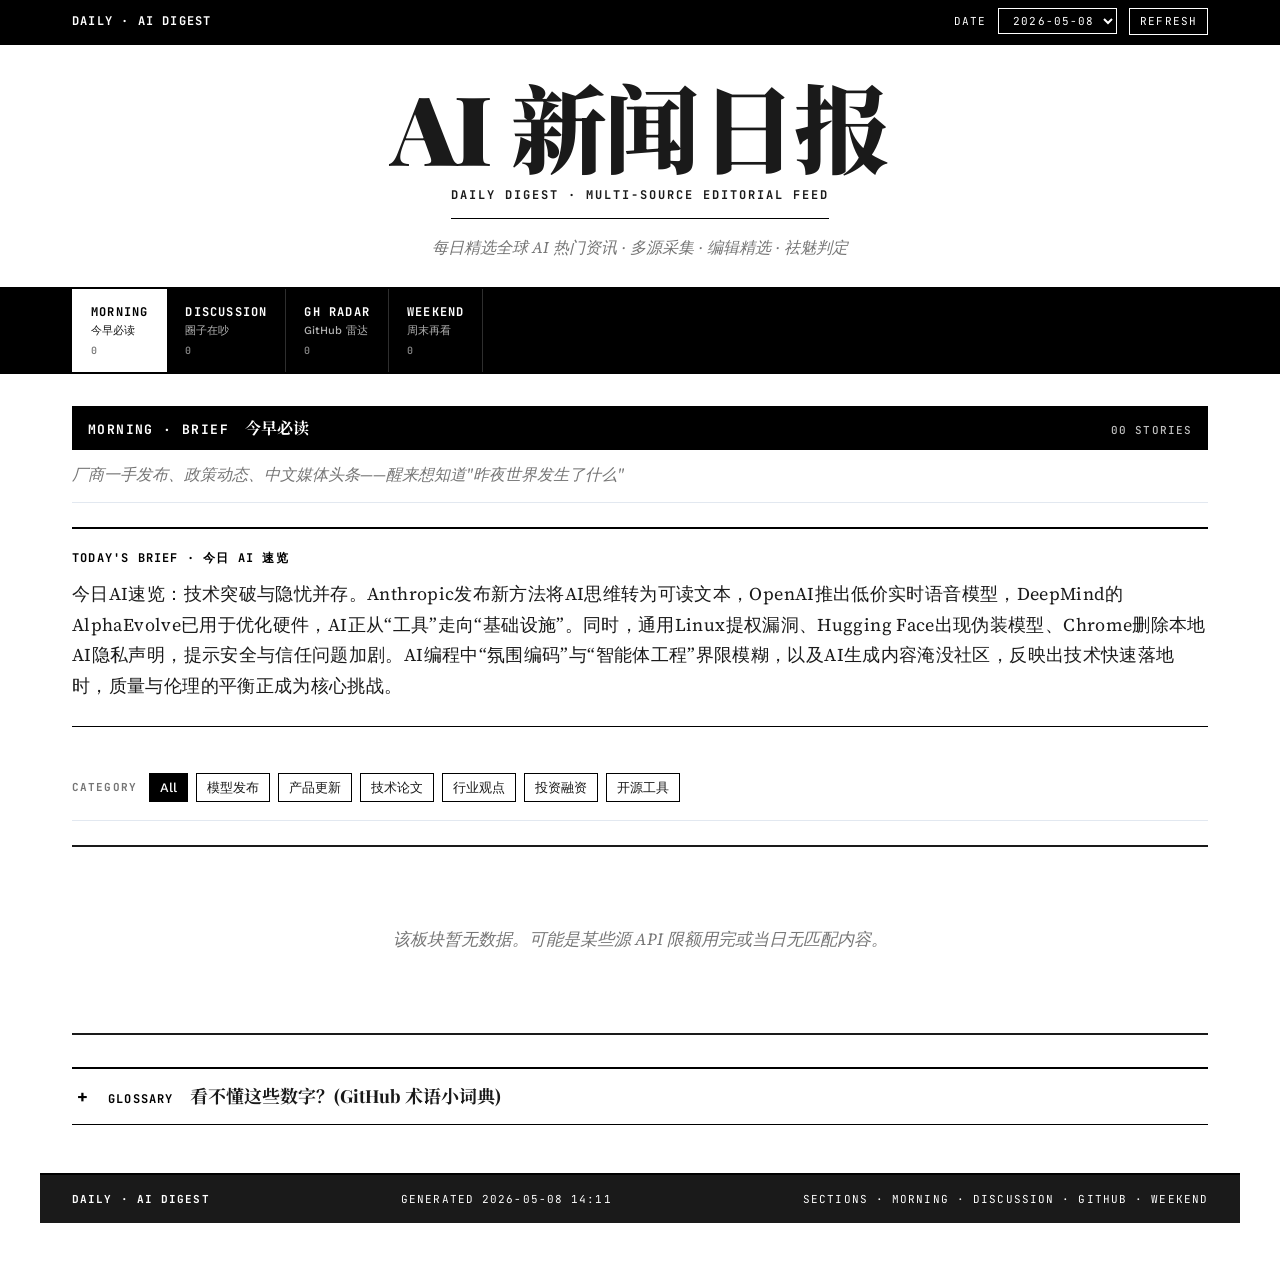
==== commit 258d3761: "feat(web): 4 板块 tab + 编辑按语渲染 + 砍 importance UI Phase 9.1 + 9.2 合并提交，前端从 6 源 ribbon 重构为 4 板块。  index." ====
--- a/web/index.html
+++ b/web/index.html
@@ -14,7 +14,7 @@
     <link rel="preconnect" href="https://fonts.gstatic.com" crossorigin>
     <link href="https://fonts.googleapis.com/css2?family=Playfair+Display:wght@400;700;900&family=Source+Serif+4:opsz,wght@8..60,400;8..60,600&family=Work+Sans:wght@400;500;700&family=JetBrains+Mono:wght@400;500;700&family=Noto+Serif+SC:wght@700;900&display=swap" rel="stylesheet">
 
-    <link rel="stylesheet" href="style.css?v=25">
+    <link rel="stylesheet" href="style.css?v=26">
 </head>
 <body>
 
@@ -39,43 +39,28 @@
     </div>
 </header>
 
-<!-- ========== 源切换 ribbon tab（mono caps，全 bleed 黑底） ========== -->
-<nav class="source-ribbon" id="sourceRibbon" aria-label="来源切换">
+<!-- ========== 板块切换 ribbon tab（mono caps，全 bleed 黑底） ========== -->
+<nav class="source-ribbon" id="sourceRibbon" aria-label="板块切换">
     <div class="source-ribbon-inner">
-        <button class="ribbon-tab active" data-source="all">
-            <span class="ribbon-mono">DIGEST</span>
-            <span class="ribbon-cn">每日精选</span>
-            <span class="ribbon-count" id="count-all">0</span>
+        <button class="ribbon-tab active" data-section="morning">
+            <span class="ribbon-mono">MORNING</span>
+            <span class="ribbon-cn">今早必读</span>
+            <span class="ribbon-count" id="count-morning">0</span>
         </button>
-        <button class="ribbon-tab" data-source="GitHub">
+        <button class="ribbon-tab" data-section="discussion">
+            <span class="ribbon-mono">DISCUSSION</span>
+            <span class="ribbon-cn">圈子在吵</span>
+            <span class="ribbon-count" id="count-discussion">0</span>
+        </button>
+        <button class="ribbon-tab" data-section="github">
             <span class="ribbon-mono">GH&nbsp;RADAR</span>
             <span class="ribbon-cn">GitHub 雷达</span>
-            <span class="ribbon-count" id="count-GitHub">0</span>
+            <span class="ribbon-count" id="count-github">0</span>
         </button>
-        <button class="ribbon-tab" data-source="X">
-            <span class="ribbon-mono">X</span>
-            <span class="ribbon-cn">X 热门</span>
-            <span class="ribbon-count" id="count-X">0</span>
-        </button>
-        <button class="ribbon-tab" data-source="HackerNews">
-            <span class="ribbon-mono">HN</span>
-            <span class="ribbon-cn">Hacker News</span>
-            <span class="ribbon-count" id="count-HackerNews">0</span>
-        </button>
-        <button class="ribbon-tab" data-source="Reddit">
-            <span class="ribbon-mono">RDT</span>
-            <span class="ribbon-cn">Reddit</span>
-            <span class="ribbon-count" id="count-Reddit">0</span>
-        </button>
-        <button class="ribbon-tab" data-source="ProductHunt">
-            <span class="ribbon-mono">PH</span>
-            <span class="ribbon-cn">Product Hunt</span>
-            <span class="ribbon-count" id="count-ProductHunt">0</span>
-        </button>
-        <button class="ribbon-tab" data-source="量子位">
-            <span class="ribbon-mono">QBT</span>
-            <span class="ribbon-cn">量子位</span>
-            <span class="ribbon-count" id="count-量子位">0</span>
+        <button class="ribbon-tab" data-section="weekend">
+            <span class="ribbon-mono">WEEKEND</span>
+            <span class="ribbon-cn">周末再看</span>
+            <span class="ribbon-count" id="count-weekend">0</span>
         </button>
     </div>
 </nav>
@@ -113,13 +98,7 @@
                 <button class="filter-btn" data-filter="投资融资">投资融资</button>
                 <button class="filter-btn" data-filter="开源工具">开源工具</button>
             </div>
-            <div class="filter-group">
-                <span class="filter-group-label">PRIORITY</span>
-                <button class="imp-btn active" data-imp="all">All</button>
-                <button class="imp-btn imp-high" data-imp="重磅">重磅</button>
-                <button class="imp-btn imp-mid" data-imp="值得关注">值得关注</button>
-                <button class="imp-btn imp-low" data-imp="了解即可">了解即可</button>
-            </div>
+            <!-- PRIORITY 筛选条已删除（importance 字段在 v2 架构中弃用） -->
         </div>
 
         <!-- GitHub 雷达·4 档 verdict tab + 判据卡（点击切换 currentVerdict） -->
@@ -144,7 +123,7 @@
         <footer class="page-footer">
             <span class="page-footer-mark">DAILY · AI DIGEST</span>
             <span class="page-footer-meta">GENERATED <span id="genTime">-</span></span>
-            <span class="page-footer-meta">SOURCES · X · HACKERNEWS · REDDIT · GITHUB · PRODUCTHUNT · QBITAI</span>
+            <span class="page-footer-meta">SECTIONS · MORNING · DISCUSSION · GITHUB · WEEKEND</span>
         </footer>
     </div>
 
@@ -158,6 +137,6 @@
 
 </main>
 
-<script src="app.js?v=25"></script>
+<script src="app.js?v=26"></script>
 </body>
 </html>
--- a/web/style.css
+++ b/web/style.css
@@ -465,6 +465,28 @@
     color: var(--ink-page);
     letter-spacing: 0.02em;
     margin: 0;
+}
+/* ============== editor_note：编辑按语 pull-quote（Wired 风） ============== */
+.story-editor-note {
+    border-left: 2px solid var(--link-blue);
+    padding: 4px 0 4px 12px;
+    margin: 6px 0 0 0;
+    font-family: var(--font-body);
+    font-style: italic;
+    font-size: 14px;
+    line-height: 1.65;
+    color: var(--caption-gray);
+}
+.story-editor-note-kicker {
+    display: inline;
+    font-family: var(--font-mono);
+    font-style: normal;
+    font-weight: 600;
+    font-size: 11px;
+    letter-spacing: 1px;
+    color: var(--ink-pure);
+    margin-right: 6px;
+    text-transform: uppercase;
 }
 .story-meta {
     display: flex;
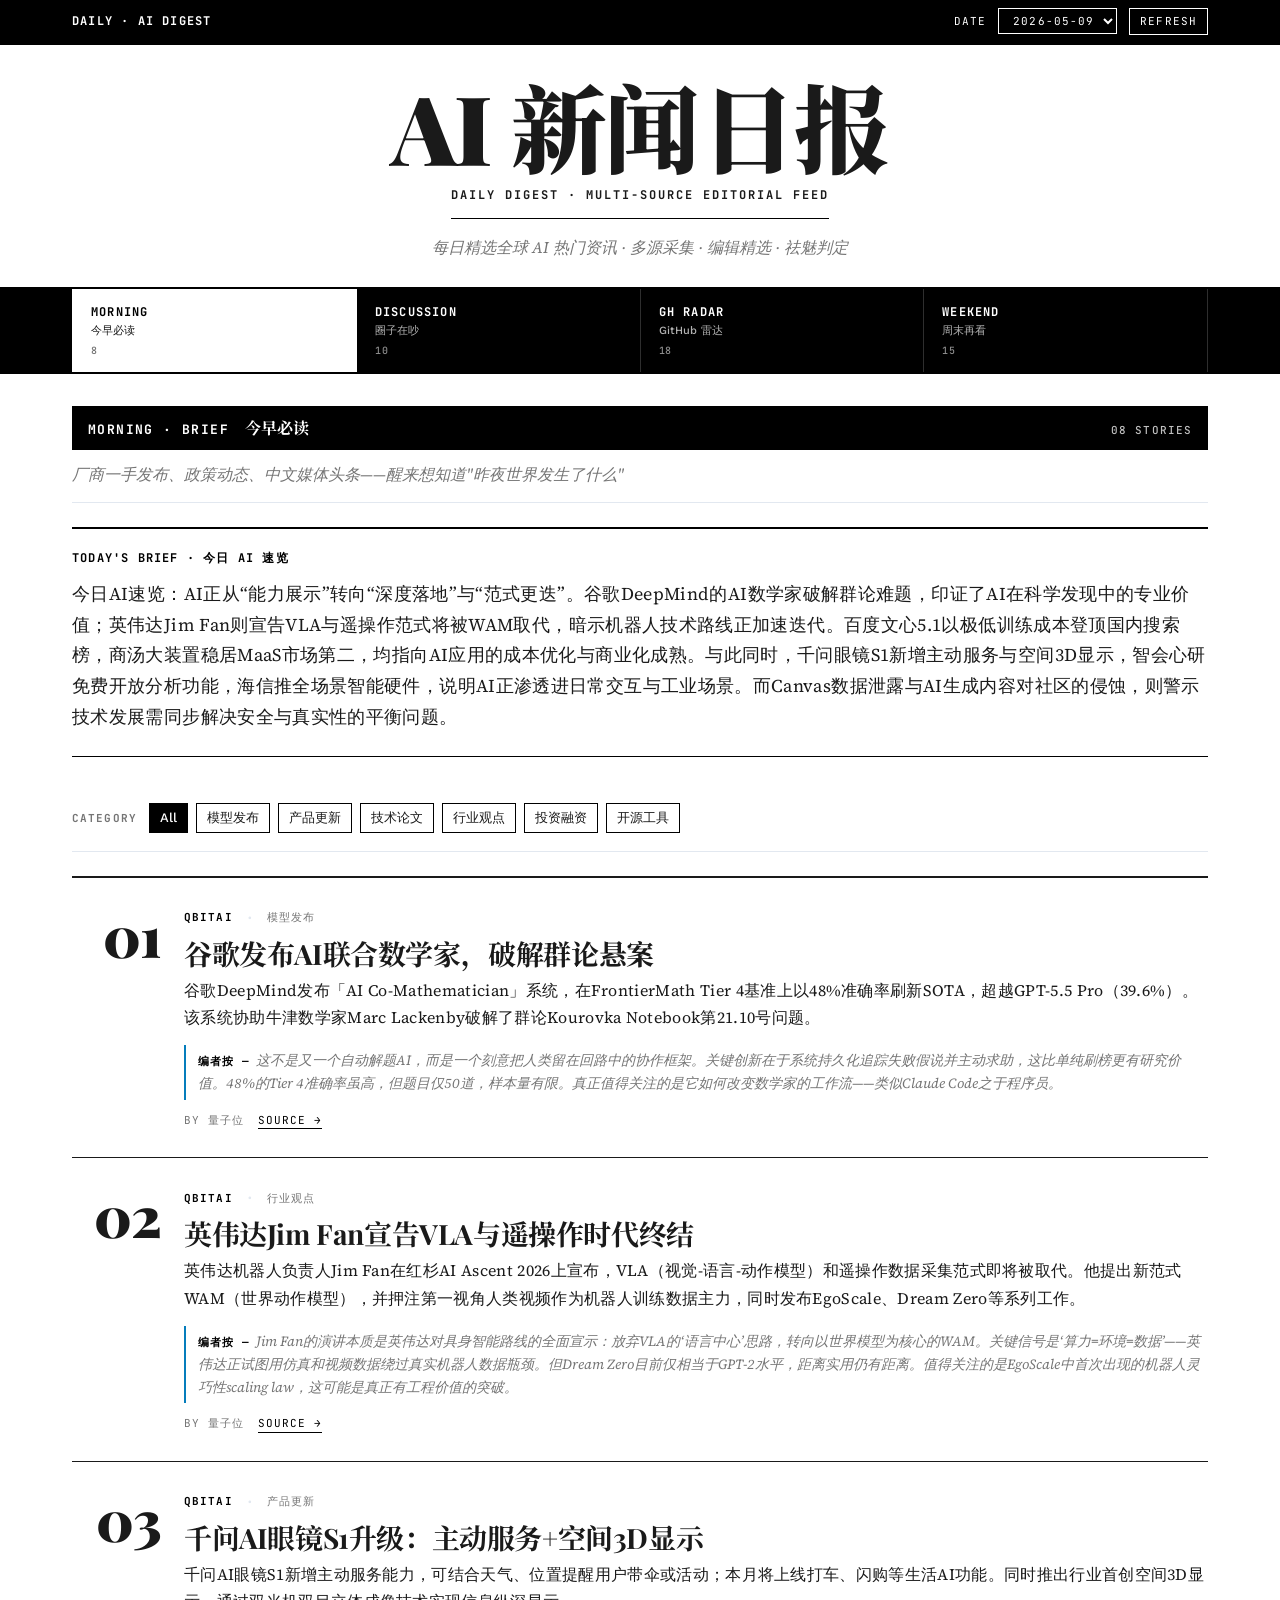
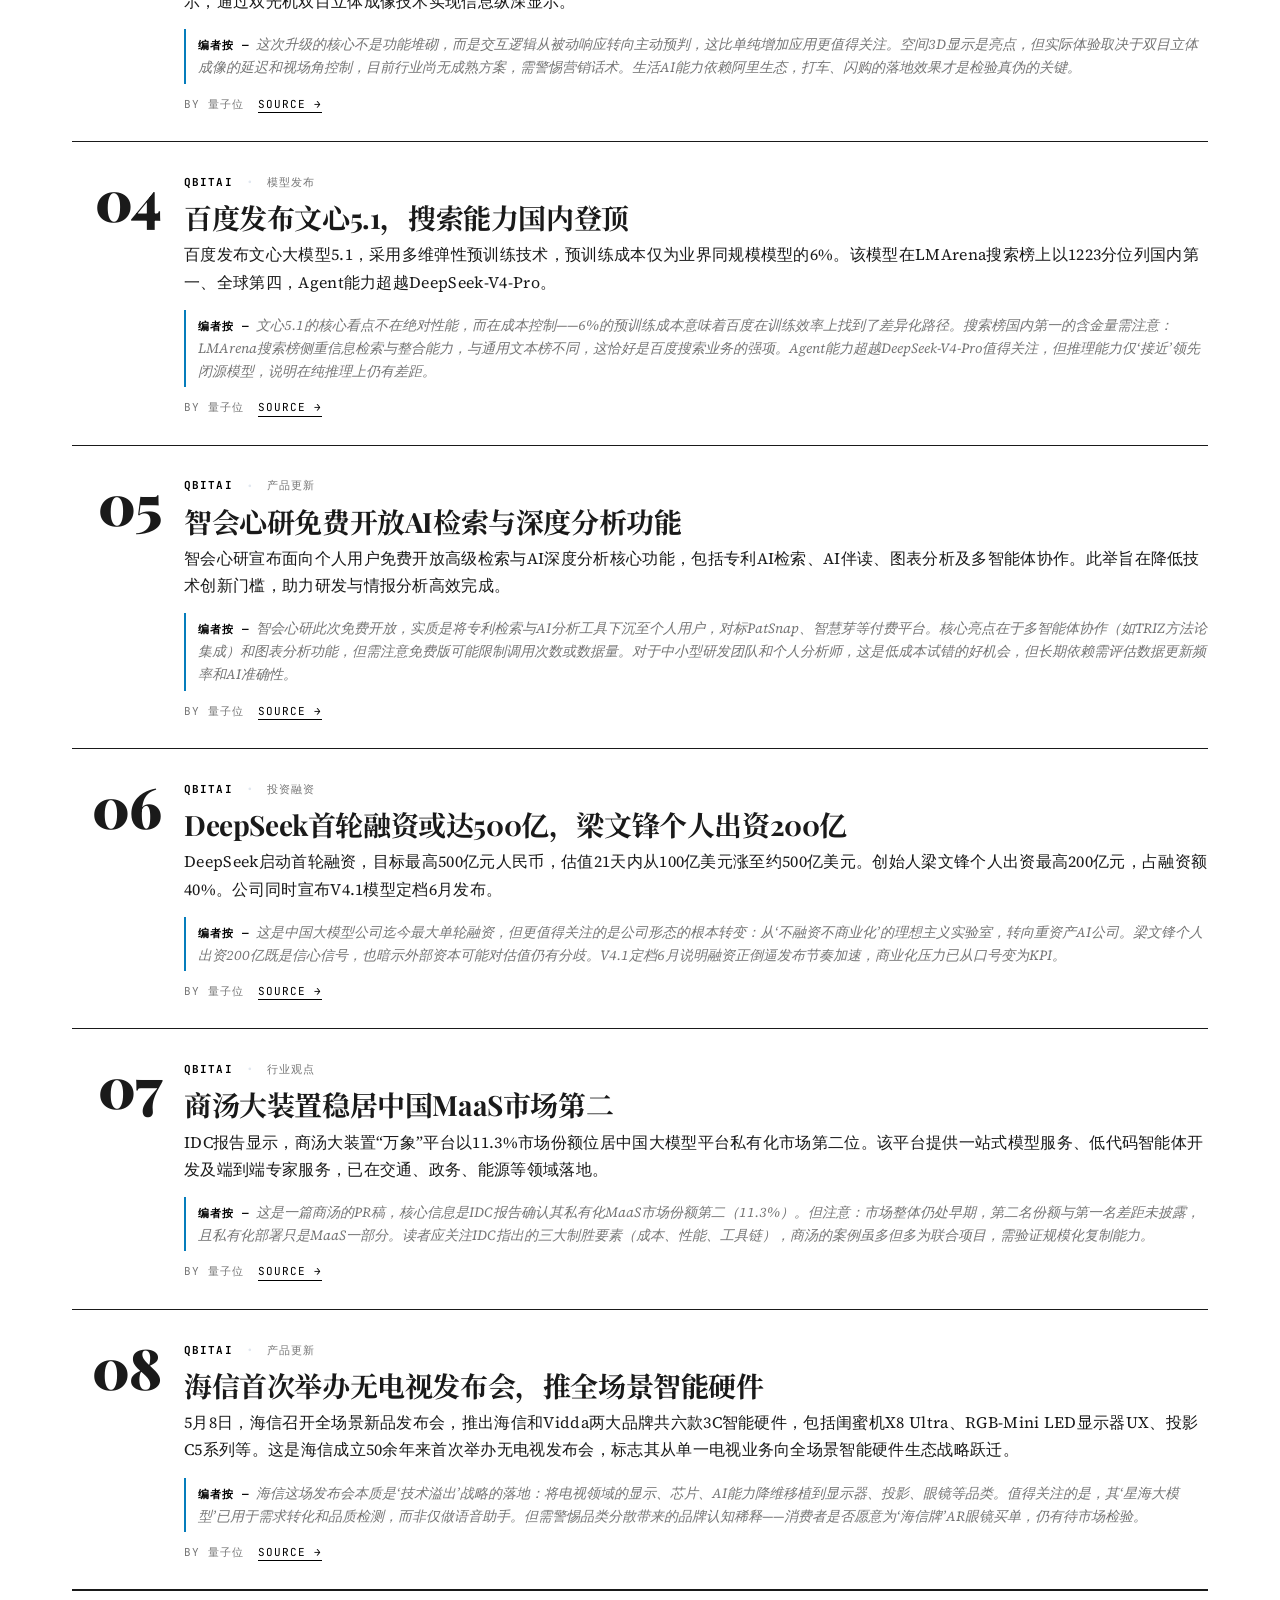
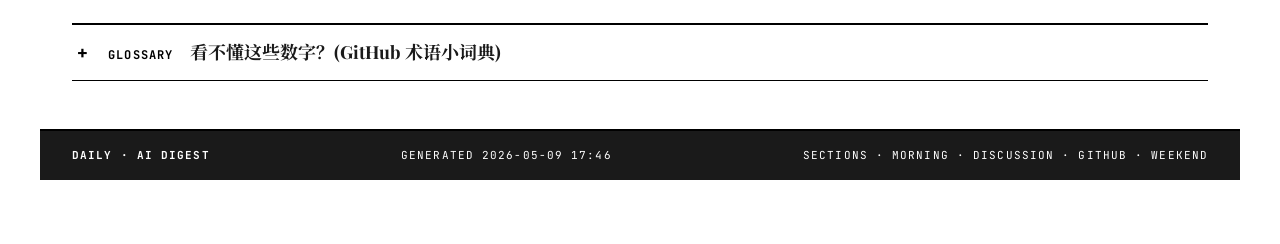
==== commit aff8664e: "feat: 强化摘要/编者按分工 + 清理量子位 byline 头 - summarize.py: chinese_summary 加字数硬约束（60-80 字客观新闻体）   与 editor_no" ====
--- a/web/index.html
+++ b/web/index.html
@@ -14,7 +14,7 @@
     <link rel="preconnect" href="https://fonts.gstatic.com" crossorigin>
     <link href="https://fonts.googleapis.com/css2?family=Playfair+Display:wght@400;700;900&family=Source+Serif+4:opsz,wght@8..60,400;8..60,600&family=Work+Sans:wght@400;500;700&family=JetBrains+Mono:wght@400;500;700&family=Noto+Serif+SC:wght@700;900&display=swap" rel="stylesheet">
 
-    <link rel="stylesheet" href="style.css?v=26">
+    <link rel="stylesheet" href="style.css?v=27">
 </head>
 <body>
 
--- a/web/style.css
+++ b/web/style.css
@@ -195,7 +195,8 @@
     padding: 0 var(--gutter);
 }
 .ribbon-tab {
-    flex: 0 0 auto;
+    flex: 1 1 0;          /* 4 个 tab 平分容器宽度（与 masthead max-width 对齐）*/
+    min-width: 140px;     /* 小屏兜底：每个 tab 最少 140px，超容器宽度时横向滚动 */
     background: transparent;
     color: var(--paper);
     border: 0;
@@ -709,6 +710,7 @@
     line-height: 1.75;
     color: var(--ink-page);
     letter-spacing: 0.02em;
+    text-indent: 2em;
 }
 
 /* GitHub verdict 详情块 */
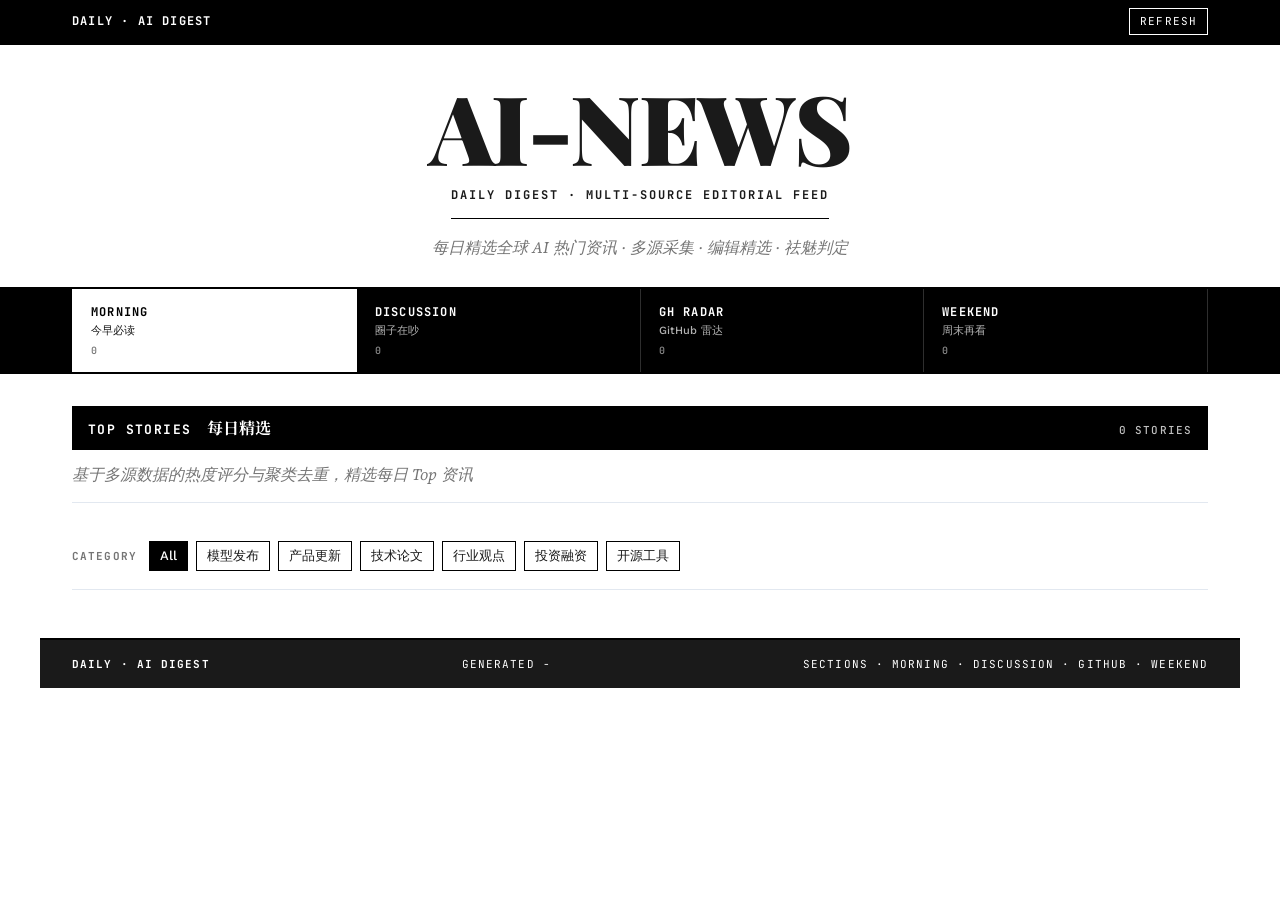
==== commit df6b6022: "refactor(web/index.html): masthead 改 AI-NEWS + 砍详情页/日期选择/brief/verdict/glossary Co-Authored-By: Clau" ====
--- a/web/index.html
+++ b/web/index.html
@@ -14,7 +14,7 @@
     <link rel="preconnect" href="https://fonts.gstatic.com" crossorigin>
     <link href="https://fonts.googleapis.com/css2?family=Playfair+Display:wght@400;700;900&family=Source+Serif+4:opsz,wght@8..60,400;8..60,600&family=Work+Sans:wght@400;500;700&family=JetBrains+Mono:wght@400;500;700&family=Noto+Serif+SC:wght@700;900&display=swap" rel="stylesheet">
 
-    <link rel="stylesheet" href="style.css?v=27">
+    <link rel="stylesheet" href="style.css?v=v3">
 </head>
 <body>
 
@@ -23,8 +23,6 @@
     <div class="utility-inner">
         <span class="utility-mark">DAILY · AI DIGEST</span>
         <div class="utility-meta">
-            <label for="dateSelect" class="utility-meta-label">DATE</label>
-            <select id="dateSelect" class="utility-select"></select>
             <button id="refreshBtn" class="utility-btn">REFRESH</button>
         </div>
     </div>
@@ -33,7 +31,7 @@
 <!-- ========== Masthead 报头 ========== -->
 <header class="masthead">
     <div class="masthead-inner">
-        <h1 class="masthead-title">AI 新闻日报</h1>
+        <h1 class="masthead-title">AI-NEWS</h1>
         <div class="masthead-sub">DAILY DIGEST · MULTI-SOURCE EDITORIAL FEED</div>
         <p class="masthead-tag">每日精选全球 AI 热门资讯 · 多源采集 · 编辑精选 · 祛魅判定</p>
     </div>
@@ -80,12 +78,6 @@
         <!-- 页面副标题（描述文案） -->
         <p class="page-desc" id="pageDesc">基于多源数据的热度评分与聚类去重，精选每日 Top 资讯</p>
 
-        <!-- TODAY'S BRIEF 区块 (overview, 仅在 DIGEST 视图显示) -->
-        <section class="brief" id="overviewSection">
-            <div class="brief-kicker">TODAY&#39;S BRIEF · 今日 AI 速览</div>
-            <p class="brief-deck" id="overviewText">加载中…</p>
-        </section>
-
         <!-- 筛选条 (非 GitHub 视图显示) -->
         <div class="filter-bar" id="filtersRow">
             <div class="filter-group">
@@ -101,24 +93,10 @@
             <!-- PRIORITY 筛选条已删除（importance 字段在 v2 架构中弃用） -->
         </div>
 
-        <!-- GitHub 雷达·4 档 verdict tab + 判据卡（点击切换 currentVerdict） -->
-        <section id="pitfallCriteria" class="verdict-criteria" style="display:none">
-            <div class="verdict-criteria-grid" id="pitfallCriteriaGrid"></div>
-        </section>
-
         <!-- 新闻列表（编号 + hairline 分隔） -->
-        <section id="newsList" class="story-list" aria-label="新闻列表">
+        <section id="newsList" class="v3-card-list" aria-label="新闻列表">
             <!-- JS 渲染 -->
         </section>
-
-        <!-- 底部 GitHub 词典折叠区 -->
-        <details class="glossary-block" id="glossaryHome">
-            <summary>
-                <span class="glossary-summary-mono">GLOSSARY</span>
-                <span class="glossary-summary-cn">看不懂这些数字？(GitHub 术语小词典)</span>
-            </summary>
-            <div class="glossary-body" id="glossaryBodyHome"></div>
-        </details>
 
         <footer class="page-footer">
             <span class="page-footer-mark">DAILY · AI DIGEST</span>
@@ -127,16 +105,9 @@
         </footer>
     </div>
 
-    <!-- ========== 详情页视图 ========== -->
-    <div id="detailView" class="detail-view" style="display:none">
-        <div class="detail-top">
-            <button class="detail-back" id="detailBack">← BACK</button>
-        </div>
-        <article id="detailBody" class="detail-body"></article>
-    </div>
 
 </main>
 
-<script src="app.js?v=26"></script>
+<script src="app.js?v=v3"></script>
 </body>
 </html>
